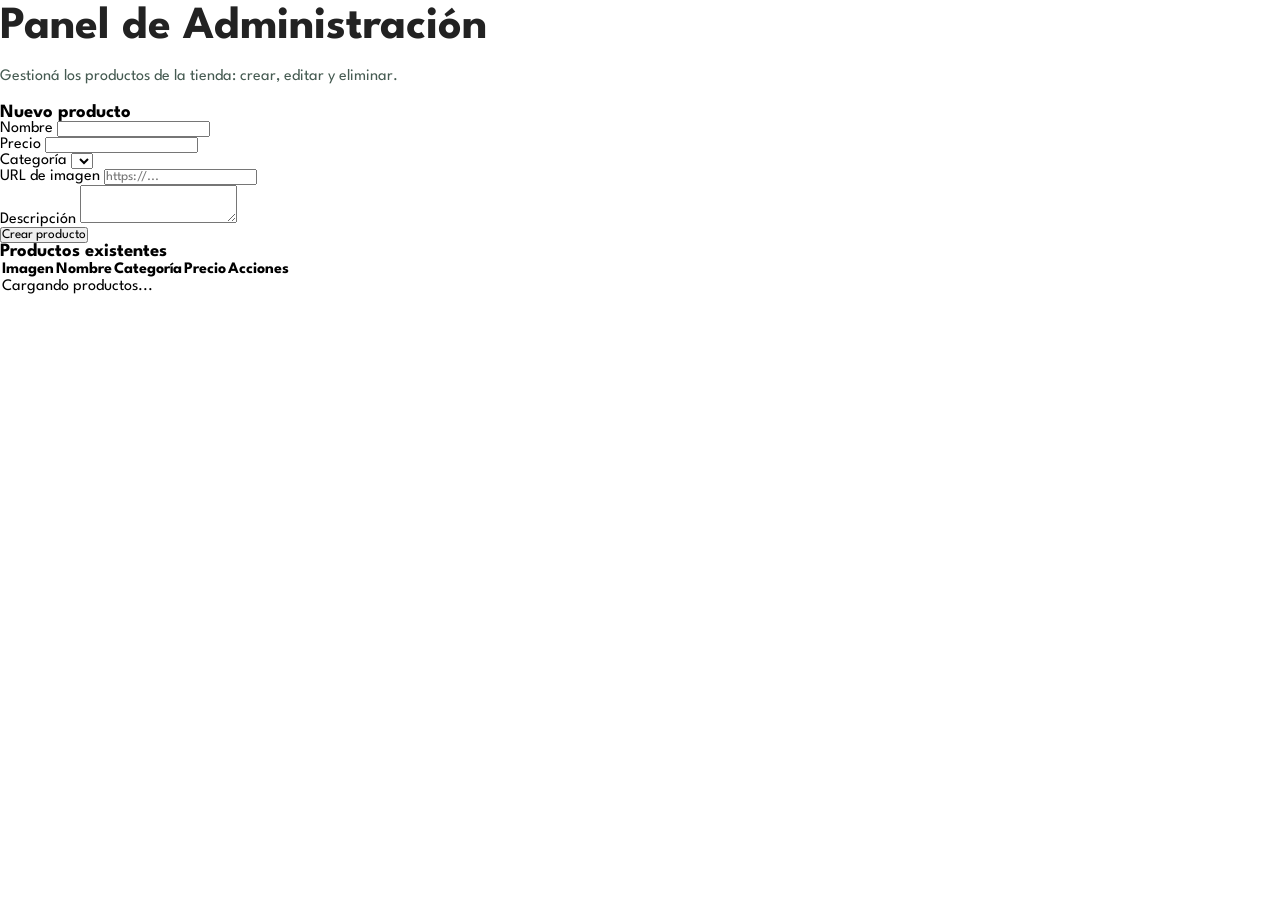
==== pages/admin.html @ 008e1a10 "actualizacion en estilos y javascript en tienda js" ====
<!DOCTYPE html>
<html lang="es">

<head>
    <meta charset="UTF-8">
    <meta http-equiv="X-UA-Compatible" content="IE=edge">
    <meta name="viewport" content="width=device-width, initial-scale=1.0">
    <title>Panel de Administración - Productos Ecológicos</title>
    <link rel="stylesheet" href="https://pro.fontawesome.com/releases/v5.10.0/css/all.css" />
    <link rel="stylesheet" href="../styles.css">
    <link rel="stylesheet" href="../estilos/admin.css">
</head>

<body>

    <!-- El navbar lo arma dinámicamente components/navbar.js -->
    <div id="header"></div>

    <main class="admin-main">

        <h2>Panel de Administración</h2>
        <p class="admin-subtitulo">Gestioná los productos de la tienda: crear, editar y eliminar.</p>

        <!-- ==================== FORMULARIO ==================== -->
        <section class="admin-form-section">
            <h3 id="formTitulo">Nuevo producto</h3>

            <form id="formProducto" class="admin-form">
                <input type="hidden" id="productoId">

                <div class="campo">
                    <label for="nombre">Nombre</label>
                    <input type="text" id="nombre" required>
                </div>

                <div class="campo">
                    <label for="precio">Precio</label>
                    <input type="number" id="precio" min="0" step="0.01" required>
                </div>

                <div class="campo">
                    <label for="categoria">Categoría</label>
                    <select id="categoria" required></select>
                </div>

                <div class="campo campo-full">
                    <label for="imagenUrl">URL de imagen</label>
                    <input type="text" id="imagenUrl" placeholder="https://..." required>
                </div>

                <div class="campo campo-full">
                    <label for="descripcion">Descripción</label>
                    <textarea id="descripcion" rows="3" required></textarea>
                </div>

                <div class="campo-acciones">
                    <button type="submit" id="btnGuardar" class="btn-primario">Crear producto</button>
                    <button type="button" id="btnCancelarEdicion" class="btn-secundario" style="display:none;">
                        Cancelar edición
                    </button>
                </div>
            </form>
        </section>

        <!-- ==================== TABLA DE PRODUCTOS ==================== -->
        <section class="admin-tabla-section">
            <h3>Productos existentes</h3>
            <div class="admin-tabla-wrapper">
                <table class="admin-tabla">
                    <thead>
                        <tr>
                            <th>Imagen</th>
                            <th>Nombre</th>
                            <th>Categoría</th>
                            <th>Precio</th>
                            <th>Acciones</th>
                        </tr>
                    </thead>
                    <tbody id="tablaProductos">
                        <tr>
                            <td colspan="5" class="admin-cargando">Cargando productos...</td>
                        </tr>
                    </tbody>
                </table>
            </div>
        </section>

        <!-- TOAST -->
        <div id="toast" class="toast-custom">
            <span id="toastMensaje"></span>
            <button id="btnCerrarToast">✕</button>
        </div>

    </main>

    <!-- toast.js es un script clásico (no módulo): tiene que cargar
         ANTES que admin.js para que mostrarToast ya exista -->
    <script src="../script/toast.js"></script>
    <script type="module" src="../script/admin.js"></script>

</body>

</html>
---- styles.css ----
/* ============================================================
   ESTILOS GENERALES
   Fuente, reset de márgenes, paddings y tamaños base
   ============================================================ */

/* Google Fonts - Fuente principal del proyecto */
@import url("https://fonts.googleapis.com/css2?family=Spartan:wght@100;200;300;400;500;600;700;800;900&display=swap");

/* Reset general: elimina márgenes y paddings por defecto del navegador */
* {
    margin: 0;
    padding: 0;
    box-sizing: border-box;
    font-family: "Spartan", sans-serif;
}

html {
    scroll-behavior: smooth;
}

/* Tipografía base */
h1 {
    font-size: 50px;
    line-height: 64px;
    color: #222;
}

h2 {
    font-size: 46px;
    line-height: 54px;
    color: #222;
}

h4 {
    font-size: 20px;
    color: #222;
}

h6 {
    font-weight: 700;
    font-size: 12px;
}

p {
    font-size: 16px;
    color: #465b52;
    margin: 15px 0 20px 0;
}

body {
    width: 100%;
}

/* Clases utilitarias de espaciado reutilizadas en varias secciones */
.section-p1 {
    padding: 40px 80px;
}

.section-m1 {
    margin: 40px 0;
}


/* ============================================================
   HEADER Y NAVEGACIÓN
   Barra superior fija con logo y menú
   ============================================================ */

.header {
    display: flex;
    align-items: center;
    justify-content: space-between;
    padding: 20px 80px;
    background-color: #E3E6f3;
    box-shadow: 0 5px 15px rgba(0, 0, 0, 0.06);
    /* El header queda fijo en la parte superior al hacer scroll */
    z-index: 999;
    position: sticky;
    top: 0;
    left: 0;
}

/* Lista de navegación horizontal */
.navbar {
    display: flex;
    align-items: center;
    justify-content: center;
}

.navbar li {
    list-style: none;
    padding: 0 20px;
}

.navbar a {
    text-decoration: none;
    font-size: 16px;
    font-weight: 600;
    color: #1a1a1a;
    transition: 0.3s ease;
}

.navbar a:hover {
    color: #088178;
}

/* Botón hamburguesa - oculto en desktop, visible en mobile */
.mobile {
    display: none;
    align-items: center;
}

/* Botón cerrar menú mobile */
.close {
    display: none;
}

/* toast */
.toast-custom {
    position: fixed;
    bottom: 24px;
    right: 24px;
    background-color: #088178;
    color: #fff;
    padding: 14px 20px;
    border-radius: 8px;
    font-family: "Spartan", sans-serif;
    font-size: 14px;
    font-weight: 600;
    display: flex;
    align-items: center;
    gap: 16px;
    box-shadow: 0 4px 12px rgba(0,0,0,0.15);
    z-index: 9999;
    opacity: 0;
    pointer-events: none;
    transition: opacity 0.3s ease;
}

.toast-custom.visible {
    opacity: 1;
    pointer-events: all;
}

.toast-custom button {
    background: none;
    border: none;
    color: #fff;
    font-size: 16px;
    cursor: pointer;
    line-height: 1;
    padding: 0;
}

/* Modal */

.modal-overlay {
    position: fixed;
    inset: 0;
    background-color: rgba(0, 0, 0, 0.5);
    display: flex;
    align-items: center;
    justify-content: center;
    z-index: 9999;
    opacity: 0;
    pointer-events: none;
    transition: opacity 0.3s ease;
}

.modal-overlay.visible {
    opacity: 1;
    pointer-events: all;
}

.modal-custom {
    background: #fff;
    border-radius: 16px;
    padding: 30px;
    max-width: 480px;
    width: 90%;
    text-align: center;
    position: relative;
}

.modal-custom img {
    height: 200px;
    object-fit: contain;
    margin-bottom: 16px;
}

.modal-custom h5 {
    font-size: 16px;
    font-weight: 700;
    color: #1a1a1a;
    margin-bottom: 10px;
}

.modal-custom p {
    font-size: 13px;
    color: #465b52;
    line-height: 1.6;
    margin-bottom: 16px;
}

.modal-custom h4 {
    font-size: 20px;
    font-weight: 700;
    color: #088178;
}

.modal-cerrar {
    position: absolute;
    top: 14px;
    right: 16px;
    background: none;
    border: none;
    font-size: 18px;
    cursor: pointer;
    color: #222;
}




/* Responsive: menú deslizante desde la derecha en pantallas pequeñas */
@media (max-width: 799px) {
    .navbar {
        display: flex;
        flex-direction: column;
        align-items: flex-start;
        justify-content: flex-start;
        position: fixed;
        top: 0;
        right: -300px;
        height: 100vh;
        width: 300px;
        background-color: #e3e6f3;
        box-shadow: 0 40px 60px rgba(0, 0, 0, 0.1);
        padding: 80px 0 0 10px;
        transition: 0.3s;
    }

    .navbar li {
        margin-bottom: 25px;
    }

    .mobile {
        display: flex;
        align-items: center;
    }

    .mobile i {
        color: #1a1a1a;
        font-size: 24px;
        padding-left: 20px;
    }

    /* Clase que se agrega con JS para mostrar el menú */
    .active {
        right: 0px;
    }

    .close {
        display: initial;
        position: absolute;
        top: 30px;
        left: 30px;
        color: #222;
        font-size: 24px;
    }
}


/* ============================================================
   HERO
   Sección principal con imagen de fondo y texto destacado
   ============================================================ */

.hero {
    background-image: url('img/hero4.jpg');
    display: flex;
    align-items: center;
    justify-content: flex-end;
    height: 95vh;
    width: 100%;
    background-size: cover;
    background-position: top 5% center;
    padding: 0 80px;
    margin-bottom: 40px;
}

.hero .hero-content {
    width: 50%;
    display: flex;
    flex-direction: column;
    align-items: flex-end;
    text-align: right;
    z-index: 1;
}

.hero .hero-content h4 {
    color: #088178;
    margin-bottom: 10px;
    font-size: 1rem;
}

.hero .hero-content h2 {
    color: #222;
    font-size: 2.5rem;
    margin-bottom: 10px;
}

.hero .hero-content h1 {
    color: #088178;
    font-size: 3rem;
    margin-bottom: 15px;
}

.hero .hero-content p {
    color: #555;
    margin-bottom: 20px;
}

.hero .hero-content button {
    background-color: #088178;
    color: white;
    border: none;
    padding: 12px 25px;
    border-radius: 5px;
    cursor: pointer;
    transition: background-color 0.3s ease;
}

.hero .hero-content button:hover {
    background-color: #066f66;
}

/* Responsive Hero */
@media (max-width: 1200px) {
    .hero { padding: 0 60px; }
    .hero .hero-content { width: 55%; }
}

@media (max-width: 992px) {
    .hero { height: 85vh; padding: 0 60px; }
    .hero .hero-content { width: 60%; }
    .hero .hero-content h1 { font-size: 2.5rem; }
    .hero .hero-content h2 { font-size: 2.2rem; }
    .hero .hero-content p { font-size: 0.9rem; }
}

@media (max-width: 768px) {
    .hero {
        height: 70vh;
        padding: 0 40px;
        justify-content: center;
        background-position: top center;
    }
    .hero .hero-content {
        width: 80%;
        align-items: center;
        text-align: center;
    }
    .hero .hero-content h4 { font-size: 0.9rem; }
    .hero .hero-content h2 { font-size: 1.8rem; }
    .hero .hero-content h1 { font-size: 2.2rem; }
}

@media (max-width: 576px) {
    .hero { height: 60vh; padding: 0 20px; background-position: 55% center; }
    .hero .hero-content { width: 100%; }
    .hero .hero-content h4 { font-size: 0.8rem; }
    .hero .hero-content h2 { font-size: 1.5rem; }
    .hero .hero-content h1 { font-size: 1.8rem; margin-bottom: 10px; }
    .hero .hero-content p { font-size: 0.8rem; margin-bottom: 15px; }
    .hero .hero-content button { padding: 10px 20px; font-size: 0.9rem; }
}


/* ============================================================
   SECCIÓN PRODUCTOS
   Grilla de cards con imagen, descripción y precio
   Usa Flexbox para distribuir los productos
   ============================================================ */

.section-productos {
    text-align: center;
}

/* Contenedor Flexbox de las cards */
.section-productos .productos-container {
    display: flex;
    justify-content: space-between;
    padding-top: 20px;
    flex-wrap: wrap;
}

/* Card individual de producto */
.section-productos .productos-container .producto {
    width: 23%;
    min-width: 250px;
    margin: 15px 0;
    padding: 10px 12px;
    border-radius: 20px;
    border: 1px solid #cce7d0;
    cursor: pointer;
    box-shadow: 20px 20px 30px rgba(0, 0, 0, 0.02);
    transition: 0.8s ease;
    position: relative;
    display: flex;
    flex-direction: column;
}

.section-productos .productos-container .producto img {
    width: 100%;
    border-radius: 20px;
    height: 250px;
    object-fit: contain;
    display: block;
}

/* Descripción dentro de la card */
.section-productos .productos-container .producto .producto-descripcion {
    text-align: start;
    padding: 10px 0;
    min-height: 80px;
    display: flex;
    flex-direction: column;
    justify-content: flex-start;
    flex-grow: 1;
}

.section-productos .productos-container .producto .producto-descripcion span {
    color: #606063;
    font-size: 12px;
}

.section-productos .productos-container .producto .producto-descripcion h5 {
    padding-top: 7px;
    color: #1a1a1a;
    font-size: 16px;
}

/* Precio del producto */
.section-productos .productos-container .producto .producto-descripcion h4 {
    padding-top: 7px;
    font-size: 18px;
    font-weight: 700;
    color: #088178;
    margin-top: auto;
}

/* Efecto hover en la card */
.section-productos .productos-container .producto:hover {
    box-shadow: 20px 20px 30px rgba(0, 0, 0, 0.15);
}

/* Botón agregar al carrito */
.section-productos .productos-container .producto .carrito {
    display: flex;
    align-items: center;
    justify-content: center;
    gap: 8px;
    width: 100%;
    padding: 10px 0;
    margin-top: 12px;
    border-radius: 8px;
    background-color: #088178;
    color: #fff;
    font-size: 13px;
    font-weight: 600;
    text-decoration: none;
    letter-spacing: 0.5px;
    transition: background-color 0.3s ease;
}

.section-productos .productos-container .producto .carrito:hover {
    background-color: #066f66;
}

/* Responsive Productos */
@media (max-width: 1200px) {
    .section-productos .productos-container { justify-content: space-around; }
    .section-productos .productos-container .producto { margin: 15px 10px; }
}

@media (max-width: 992px) {
    .section-productos h2 { font-size: 1.8rem; }
    .section-productos p { font-size: 0.9rem; }
    .section-productos .productos-container .producto { width: 30%; min-width: 220px; }
}

@media (max-width: 768px) {
    .section-productos .productos-container .producto { width: 45%; min-width: 200px; }
    .section-productos .productos-container { justify-content: space-between; }
}

@media (max-width: 576px) {
    .section-productos { padding: 20px 10px; }
    .section-productos h2 { font-size: 1.5rem; }
    .section-productos .productos-container .producto { width: 100%; min-width: unset; margin: 10px 0; }
    .section-productos .productos-container .producto .producto-descripcion h5 { font-size: 13px; }
}


/* ============================================================
   BANNER
   Sección con imagen de fondo y texto promocional
   ============================================================ */

.banner {
    width: 100%;
    height: 40vh;
    background-image: url(img/banner/b19.jpg);
    background-repeat: no-repeat;
    background-size: cover;
    background-position: center;
    display: flex;
    flex-direction: column;
    justify-content: center;
    align-items: center;
    text-align: center;
}

.banner h4 {
    color: #fff;
    font-size: 16px;
}

.banner h2 {
    color: #fff;
    font-size: 30px;
    padding: 10px 0;
}

.banner span {
    color: #ef3636;
}

.banner button {
    font-size: 14px;
    font-weight: 600;
    padding: 15px 30px;
    color: #000;
    background-color: #fff;
    border-radius: 4px;
    cursor: pointer;
    border: none;
    outline: none;
    transition: 0.2s;
}

.banner button:hover {
    background: #088178;
    color: #fff;
}

/* Responsive Banner */
@media (max-width: 1200px) {
    .banner { padding: 0 60px; }
    .banner h2 { font-size: 28px; }
}

@media (max-width: 992px) {
    .banner { height: 35vh; }
    .banner h2 { font-size: 26px; }
}

@media (max-width: 768px) {
    .banner { height: 30vh; padding: 0 20px; }
    .banner h4 { font-size: 14px; }
    .banner h2 { font-size: 22px; }
    .banner button { padding: 12px 20px; }
}

@media (max-width: 576px) {
    .banner { height: 25vh; }
    .banner h4 { font-size: 12px; }
    .banner h2 { font-size: 18px; }
    .banner button { padding: 10px 15px; font-size: 12px; }
}


/* ============================================================
   NEWSLETTER
   Sección de suscripción con fondo oscuro e input de email
   ============================================================ */

.newsletter {
    display: flex;
    justify-content: space-between;
    flex-wrap: wrap;
    align-items: center;
    background-repeat: no-repeat;
    background-position: 20% 30%;
    background-color: #041e42;
}

.newsletter h4 {
    font-size: 22px;
    font-weight: 700;
    color: #fff;
}

.newsletter p {
    font-size: 14px;
    font-weight: 600;
    color: #818ea0;
}

.newsletter p span {
    color: #ffbd27;
}

/* Formulario de suscripción */
.newsletter .form {
    display: flex;
    width: 40%;
}

.newsletter .form input {
    height: 3.125rem;
    padding: 0 1.25rem;
    font-size: 14px;
    width: 100%;
    border: 1px solid transparent;
    border-radius: 4px 0 0 4px;
    outline: none;
}

.newsletter .form button {
    font-size: 14px;
    font-weight: 600;
    padding: 15px 30px;
    color: #fff;
    background-color: #088178;
    white-space: nowrap;
    border-radius: 0 4px 4px 0;
    cursor: pointer;
    border: none;
    outline: none;
    transition: 0.2s;
}

/* Responsive Newsletter */
@media (max-width: 1200px) {
    .newsletter { padding: 40px 60px; }
    .newsletter .form { width: 45%; }
}

@media (max-width: 992px) {
    .newsletter .form { width: 80%; }
}

@media (max-width: 768px) {
    .newsletter { flex-direction: column; align-items: flex-start; }
    .newsletter .newstext { margin-bottom: 20px; width: 100%; }
}

@media (max-width: 576px) {
    .newsletter { padding: 20px 10px; }
    .newsletter h4 { font-size: 18px; }
    .newsletter .form { width: 100%; }
    .newsletter .form button { padding: 12px 15px; }
}


/* ============================================================
   FOOTER
   Pie de página con columnas de información
   ============================================================ */

footer {
    display: flex;
    flex-wrap: wrap;
    justify-content: space-between;
}

footer .col {
    display: flex;
    flex-direction: column;
    align-items: flex-start;
    margin-bottom: 20px;
}

footer h4 {
    font-size: 14px;
    padding-bottom: 20px;
}

footer p {
    font-size: 13px;
    margin: 0 0 8px 0;
}

footer a {
    font-size: 13px;
    text-decoration: none;
    color: #222;
    margin-bottom: 10px;
}

footer .follow {
    margin-top: 20px;
}

footer .follow i {
    color: #465b52;
    padding-right: 4px;
    cursor: pointer;
}

/* Imágenes de tiendas de apps */
footer .install .row img {
    margin: 10px 0 15px 0;
    border: 1px solid #088178;
    border-radius: 6px;
}

footer .follow i:hover,
footer a:hover {
    color: #088178;
}

footer .copyright {
    width: 100%;
    text-align: center;
}

/* Responsive Footer */
@media (max-width: 1200px) {
    footer { padding: 40px 60px; }
    footer .col { padding-right: 20px; }
}

@media (max-width: 992px) {
    footer { padding: 40px 20px; }
    footer .col { width: 45%; margin-bottom: 25px; }
}

@media (max-width: 768px) {
    footer .col { width: 48%; }
    footer .copyright { margin-top: 20px; }
}

@media (max-width: 576px) {
    footer { flex-direction: column; }
    footer .col { width: 100%; margin-bottom: 30px; }
    footer .copyright { margin-top: 10px; font-size: 13px; }
}


/* ============================================================
   SECCIÓN RESEÑAS
   Opiniones de clientes usando CSS Grid de 3 columnas
   ============================================================ */

.section-resenias {
    text-align: center;
    background-color: #f8faf9;
}

.section-resenias h2 {
    font-size: 36px;
    color: #222;
}

.section-resenias > p {
    color: #465b52;
    margin-bottom: 30px;
}

/* Grid de 3 columnas para las cards */
.resenias-container {
    display: grid;
    grid-template-columns: repeat(3, 1fr);
    gap: 30px;
    padding-top: 20px;
}

/* Card individual de reseña */
.resenia-card {
    background-color: #fff;
    border: 1px solid #cce7d0;
    border-radius: 20px;
    padding: 30px 25px;
    box-shadow: 20px 20px 30px rgba(0, 0, 0, 0.02);
    transition: 0.3s ease;
    text-align: left;
    display: flex;
    flex-direction: column;
    gap: 15px;
}

.resenia-card:hover {
    box-shadow: 20px 20px 30px rgba(0, 0, 0, 0.1);
    transform: translateY(-4px);
}

/* Estrellas de calificación */
.resenia-estrellas i {
    color: #f5a623;
    font-size: 14px;
}

.resenia-card > p {
    font-size: 14px;
    color: #465b52;
    line-height: 1.7;
    margin: 0;
    flex-grow: 1;
}

/* Datos del autor de la reseña */
.resenia-autor {
    display: flex;
    align-items: center;
    gap: 12px;
    border-top: 1px solid #e8f5e9;
    padding-top: 15px;
    margin-top: auto;
}

.resenia-autor img {
    width: 50px;
    height: 50px;
    border-radius: 50%;
    object-fit: cover;
    border: 2px solid #cce7d0;
}

.resenia-autor h5 {
    font-size: 14px;
    font-weight: 700;
    color: #1a1a1a;
    margin: 0;
}

.resenia-autor span {
    font-size: 12px;
    color: #088178;
}

/* Responsive Reseñas */
@media (max-width: 992px) {
    .resenias-container {
        grid-template-columns: repeat(2, 1fr);
    }
}

@media (max-width: 576px) {
    .section-resenias { padding: 20px 15px; }
    .section-resenias h2 { font-size: 26px; }
    .resenias-container {
        grid-template-columns: 1fr;
        gap: 20px;
    }
}

/* ============================================================
    MODAL DE CONFIRMACIÓN
   ============================================================ */
   .modal-confirm {
    position: fixed;
    top: 0;
    left: 0;
    width: 100%;
    height: 100%;
    background: rgba(0,0,0,0.6);
    display: flex;
    justify-content: center;
    align-items: center;
    z-index: 9999;
}

.modal-box {
    background: white;
    padding: 20px;
    border-radius: 10px;
    width: 300px;
    text-align: center;
}

.modal-actions {
    display: flex;
    justify-content: space-between;
    margin-top: 20px;
}

.hidden {
    display: none;
}

.btn-ok {
    background: green;
    color: white;
    border: none;
    padding: 8px 12px;
}

.btn-cancel {
    background: red;
    color: white;
    border: none;
    padding: 8px 12px;
}

/* ============================================================
    ESTILO DEL BADGE DEL CARRITO
   ============================================================ */

   .cart-badge {
    position: absolute;
    background: red;
    color: white;
    border-radius: 50%;
    padding: 2px 6px;
    font-size: 12px;
    min-width: 18px;
    text-align: center;
}

/* ============================================================
    ANIMACIÓN DEL BADGE DEL CARRITO
   ============================================================ */

@keyframes bounceBadge {

    0% {
        transform: scale(1);
    }

    40% {
        transform: scale(1.4);
    }

    70% {
        transform: scale(.9);
    }

    100% {
        transform: scale(1);
    }

}

.badge-bounce{

    animation:bounceBadge .35s;

}
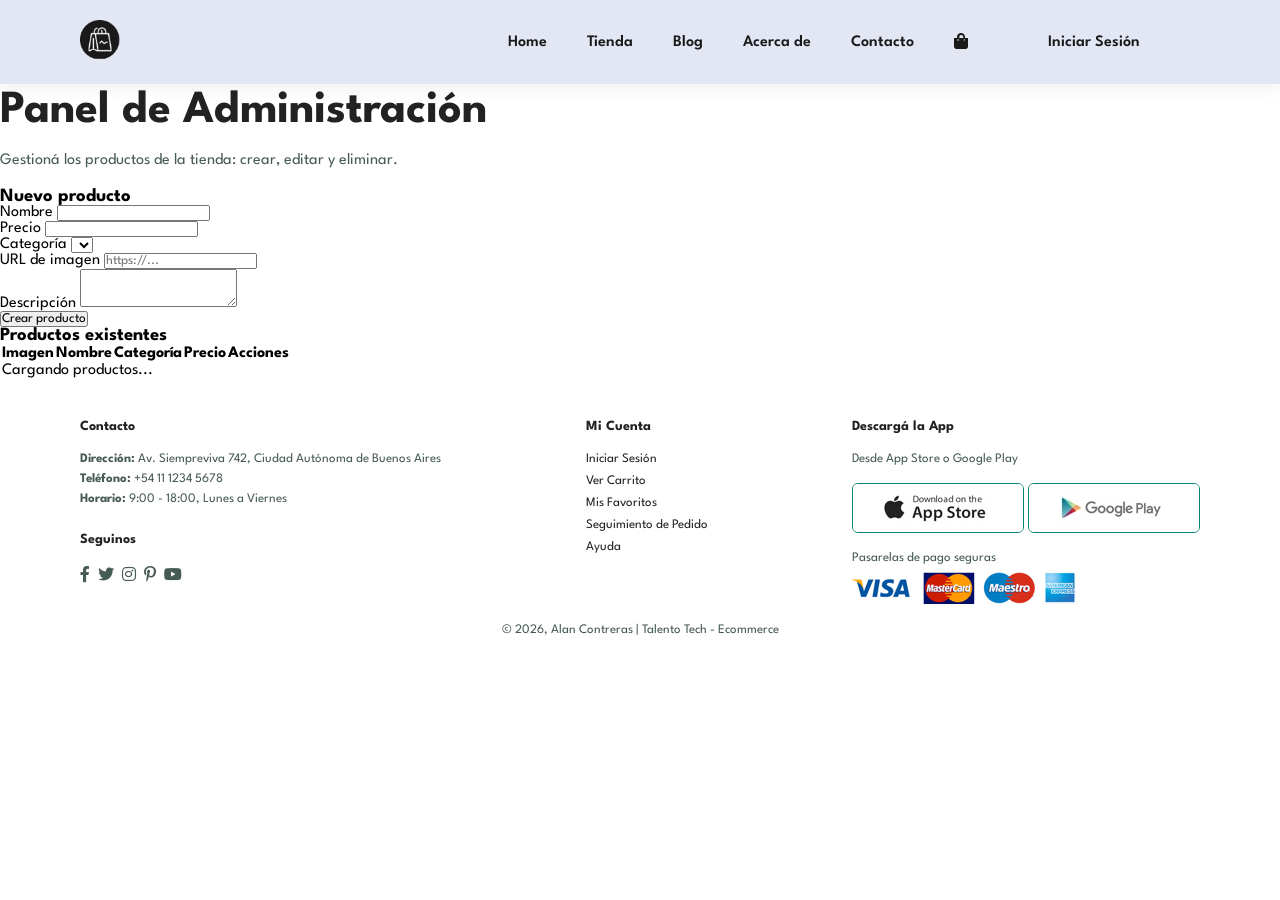
==== commit 2b63e5cf: "MODULARIZAMOS HEADER Y FOOTER EN TODAS LAS PAFINAS" ====
--- a/pages/admin.html
+++ b/pages/admin.html
@@ -13,8 +13,10 @@
 
 <body>
 
-    <!-- El navbar lo arma dinámicamente components/navbar.js -->
-    <div id="header"></div>
+    <!-- ==================== HEADER ==================== -->
+    <header id="header-principal" class="header">
+        <!-- navbar.js renderiza el contenido -->
+    </header>
 
     <main class="admin-main">
 
@@ -84,6 +86,11 @@
                 </table>
             </div>
         </section>
+        <!-- ==================== FOOTER ==================== -->
+        <!-- Mismo footer que en index.html -->
+         <footer id="footer-principal" class="section-p1">
+        <!-- footer.js renderiza el contenido -->
+        </footer>
 
         <!-- TOAST -->
         <div id="toast" class="toast-custom">
@@ -95,9 +102,10 @@
 
     <!-- toast.js es un script clásico (no módulo): tiene que cargar
          ANTES que admin.js para que mostrarToast ya exista -->
-    <script src="../script/toast.js"></script>
-    <script type="module" src="../script/admin.js"></script>
-
+         <script type="module" src="../script/components/navbar.js"></script>
+         <script type="module" src="../script/components/footer.js"></script>
+         <script type="module" src="../script/pages/admin.js"></script>
+         <script type="module" src="../script/components/toast.js"></script>
 </body>
 
 </html>
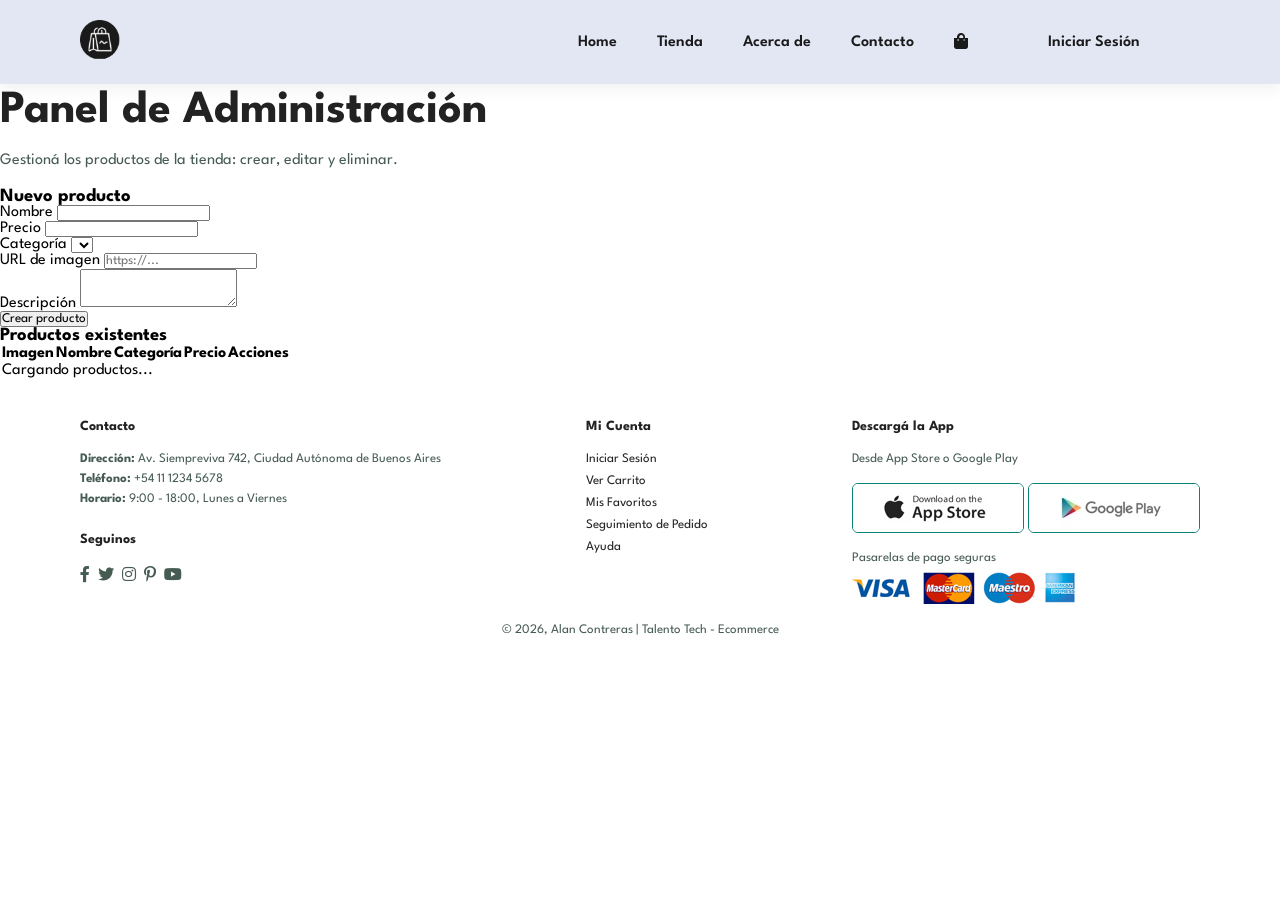
==== commit ef9784f6: "eliminando sripts que son del viejo diseño" ====
--- a/pages/admin.html
+++ b/pages/admin.html
@@ -7,8 +7,8 @@
     <meta name="viewport" content="width=device-width, initial-scale=1.0">
     <title>Panel de Administración - Productos Ecológicos</title>
     <link rel="stylesheet" href="https://pro.fontawesome.com/releases/v5.10.0/css/all.css" />
-    <link rel="stylesheet" href="../styles.css">
-    <link rel="stylesheet" href="../estilos/admin.css">
+    <link rel="stylesheet" href="../css/style.css">
+    <link rel="stylesheet" href="../css/pages/contacto.css">
 </head>
 
 <body>
--- a/css/style.css
+++ b/css/style.css
@@ -0,0 +1,910 @@
+/* ============================================================
+   ESTILOS GENERALES
+   Fuente, reset de márgenes, paddings y tamaños base
+   ============================================================ */
+
+/* Google Fonts - Fuente principal del proyecto */
+@import url("https://fonts.googleapis.com/css2?family=Spartan:wght@100;200;300;400;500;600;700;800;900&display=swap");
+/* Reset general: elimina márgenes y paddings por defecto del navegador */
+* {
+    margin: 0;
+    padding: 0;
+    box-sizing: border-box;
+    font-family: "Spartan", sans-serif;
+}
+html {
+    scroll-behavior: smooth;
+}
+/* Tipografía base */
+h1 {
+    font-size: 50px;
+    line-height: 64px;
+    color: #222;
+}
+h2 {
+    font-size: 46px;
+    line-height: 54px;
+    color: #222;
+}
+h4 {
+    font-size: 20px;
+    color: #222;
+}
+h6 {
+    font-weight: 700;
+    font-size: 12px;
+}
+p {
+    font-size: 16px;
+    color: #465b52;
+    margin: 15px 0 20px 0;
+}
+body {
+    width: 100%;
+}
+/* Clases utilitarias de espaciado reutilizadas en varias secciones */
+.section-p1 {
+    padding: 40px 80px;
+}
+.section-m1 {
+    margin: 40px 0;
+}
+/* ============================================================
+   HEADER Y NAVEGACIÓN
+   Barra superior fija con logo y menú
+   ============================================================ */
+.header {
+    display: flex;
+    align-items: center;
+    justify-content: space-between;
+    padding: 20px 80px;
+    background-color: #E3E6f3;
+    box-shadow: 0 5px 15px rgba(0, 0, 0, 0.06);
+    /* El header queda fijo en la parte superior al hacer scroll */
+    z-index: 999;
+    position: sticky;
+    top: 0;
+    left: 0;
+}
+/* Lista de navegación horizontal */
+.navbar {
+    display: flex;
+    align-items: center;
+    justify-content: center;
+}
+.navbar li {
+    list-style: none;
+    padding: 0 20px;
+}
+.navbar a {
+    text-decoration: none;
+    font-size: 16px;
+    font-weight: 600;
+    color: #1a1a1a;
+    transition: 0.3s ease;
+}
+.navbar a:hover {
+    color: #088178;
+}
+/* Botón hamburguesa - oculto en desktop, visible en mobile */
+.mobile {
+    display: none;
+    align-items: center;
+}
+/* Botón cerrar menú mobile */
+.close {
+    display: none;
+}
+/* toast */
+.toast-custom {
+    position: fixed;
+    bottom: 24px;
+    right: 24px;
+    background-color: #088178;
+    color: #fff;
+    padding: 14px 20px;
+    border-radius: 8px;
+    font-family: "Spartan", sans-serif;
+    font-size: 14px;
+    font-weight: 600;
+    display: flex;
+    align-items: center;
+    gap: 16px;
+    box-shadow: 0 4px 12px rgba(0,0,0,0.15);
+    z-index: 9999;
+    opacity: 0;
+    pointer-events: none;
+    transition: opacity 0.3s ease;
+}
+.toast-custom.mostrar {
+    opacity: 1;
+    pointer-events: all;
+}
+.toast-custom button {
+    background: none;
+    border: none;
+    color: #fff;
+    font-size: 16px;
+    cursor: pointer;
+    line-height: 1;
+    padding: 0;
+}
+/* Modal */
+.modal-overlay {
+    position: fixed;
+    inset: 0;
+    background-color: rgba(0, 0, 0, 0.5);
+    display: flex;
+    align-items: center;
+    justify-content: center;
+    z-index: 9999;
+    opacity: 0;
+    pointer-events: none;
+    transition: opacity 0.3s ease;
+}
+.modal-overlay.visible {
+    opacity: 1;
+    pointer-events: all;
+}
+.modal-custom {
+    background: #fff;
+    border-radius: 16px;
+    padding: 30px;
+    max-width: 480px;
+    width: 90%;
+    text-align: center;
+    position: relative;
+}
+.modal-custom img {
+    height: 200px;
+    object-fit: contain;
+    margin-bottom: 16px;
+}
+.modal-custom h5 {
+    font-size: 16px;
+    font-weight: 700;
+    color: #1a1a1a;
+    margin-bottom: 10px;
+}
+.modal-custom p {
+    font-size: 13px;
+    color: #465b52;
+    line-height: 1.6;
+    margin-bottom: 16px;
+}
+.modal-custom h4 {
+    font-size: 20px;
+    font-weight: 700;
+    color: #088178;
+}
+.modal-cerrar {
+    position: absolute;
+    top: 14px;
+    right: 16px;
+    background: none;
+    border: none;
+    font-size: 18px;
+    cursor: pointer;
+    color: #222;
+}
+/* Responsive: menú deslizante desde la derecha en pantallas pequeñas */
+@media (max-width: 799px) {
+    .navbar {
+        display: flex;
+        flex-direction: column;
+        align-items: flex-start;
+        justify-content: flex-start;
+        position: fixed;
+        top: 0;
+        right: -300px;
+        height: 100vh;
+        width: 300px;
+        background-color: #e3e6f3;
+        box-shadow: 0 40px 60px rgba(0, 0, 0, 0.1);
+        padding: 80px 0 0 10px;
+        transition: 0.3s;
+    }
+    .navbar li {
+        margin-bottom: 25px;
+    }
+    .mobile {
+        display: flex;
+        align-items: center;
+    }
+    .mobile i {
+        color: #1a1a1a;
+        font-size: 24px;
+        padding-left: 20px;
+    }
+    /* Clase que se agrega con JS para mostrar el menú */
+    .active {
+        right: 0px;
+    }
+    .close {
+        display: initial;
+        position: absolute;
+        top: 30px;
+        left: 30px;
+        color: #222;
+        font-size: 24px;
+    }
+}
+/* ============================================================
+   HERO
+   Sección principal con imagen de fondo y texto destacado
+   ============================================================ */
+.hero {
+    background-image: url('../img/hero4.jpg');
+    display: flex;
+    align-items: center;
+    justify-content: flex-end;
+    height: 95vh;
+    width: 100%;
+    background-size: cover;
+    background-position: top 5% center;
+    padding: 0 80px;
+    margin-bottom: 40px;
+}
+.hero .hero-content {
+    width: 50%;
+    display: flex;
+    flex-direction: column;
+    align-items: flex-end;
+    text-align: right;
+    z-index: 1;
+}
+.hero .hero-content h4 {
+    color: #088178;
+    margin-bottom: 10px;
+    font-size: 1rem;
+}
+.hero .hero-content h2 {
+    color: #222;
+    font-size: 2.5rem;
+    margin-bottom: 10px;
+}
+.hero .hero-content h1 {
+    color: #088178;
+    font-size: 3rem;
+    margin-bottom: 15px;
+}
+.hero .hero-content p {
+    color: #555;
+    margin-bottom: 20px;
+}
+.hero .hero-content button {
+    background-color: #088178;
+    color: white;
+    border: none;
+    padding: 12px 25px;
+    border-radius: 5px;
+    cursor: pointer;
+    transition: background-color 0.3s ease;
+}
+.hero .hero-content button:hover {
+    background-color: #066f66;
+}
+/* Responsive Hero */
+@media (max-width: 1200px) {
+    .hero { padding: 0 60px; }
+    .hero .hero-content { width: 55%; }
+}
+@media (max-width: 992px) {
+    .hero { height: 85vh; padding: 0 60px; }
+    .hero .hero-content { width: 60%; }
+    .hero .hero-content h1 { font-size: 2.5rem; }
+    .hero .hero-content h2 { font-size: 2.2rem; }
+    .hero .hero-content p { font-size: 0.9rem; }
+}
+@media (max-width: 768px) {
+    .hero {
+        height: 70vh;
+        padding: 0 40px;
+        justify-content: center;
+        background-position: top center;
+    }
+    .hero .hero-content {
+        width: 80%;
+        align-items: center;
+        text-align: center;
+    }
+    .hero .hero-content h4 { font-size: 0.9rem; }
+    .hero .hero-content h2 { font-size: 1.8rem; }
+    .hero .hero-content h1 { font-size: 2.2rem; }
+}
+@media (max-width: 576px) {
+    .hero { height: 60vh; padding: 0 20px; background-position: 55% center; }
+    .hero .hero-content { width: 100%; }
+    .hero .hero-content h4 { font-size: 0.8rem; }
+    .hero .hero-content h2 { font-size: 1.5rem; }
+    .hero .hero-content h1 { font-size: 1.8rem; margin-bottom: 10px; }
+    .hero .hero-content p { font-size: 0.8rem; margin-bottom: 15px; }
+    .hero .hero-content button { padding: 10px 20px; font-size: 0.9rem; }
+}
+/* ============================================================
+   SECCIÓN PRODUCTOS
+   Grilla de cards con imagen, descripción y precio
+   Usa Flexbox para distribuir los productos
+   ============================================================ */
+.section-productos {
+    text-align: center;
+}
+/* Contenedor Flexbox de las cards */
+.section-productos .productos-container {
+    display: flex;
+    justify-content: space-between;
+    padding-top: 20px;
+    flex-wrap: wrap;
+}
+/* Card individual de producto */
+.section-productos .productos-container .producto {
+    width: 23%;
+    min-width: 250px;
+    margin: 15px 0;
+    padding: 10px 12px;
+    border-radius: 20px;
+    border: 1px solid #cce7d0;
+    cursor: pointer;
+    box-shadow: 20px 20px 30px rgba(0, 0, 0, 0.02);
+    transition: 0.8s ease;
+    position: relative;
+    display: flex;
+    flex-direction: column;
+}
+.section-productos .productos-container .producto img {
+    width: 100%;
+    border-radius: 20px;
+    height: 250px;
+    object-fit: contain;
+    display: block;
+}
+/* Descripción dentro de la card */
+.section-productos .productos-container .producto .producto-descripcion {
+    text-align: start;
+    padding: 10px 0;
+    min-height: 80px;
+    display: flex;
+    flex-direction: column;
+    justify-content: flex-start;
+    flex-grow: 1;
+}
+.section-productos .productos-container .producto .producto-descripcion span {
+    color: #606063;
+    font-size: 12px;
+}
+.section-productos .productos-container .producto .producto-descripcion h5 {
+    padding-top: 7px;
+    color: #1a1a1a;
+    font-size: 16px;
+}
+/* Precio del producto */
+.section-productos .productos-container .producto .producto-descripcion h4 {
+    padding-top: 7px;
+    font-size: 18px;
+    font-weight: 700;
+    color: #088178;
+    margin-top: auto;
+}
+/* Efecto hover en la card */
+.section-productos .productos-container .producto:hover {
+    box-shadow: 20px 20px 30px rgba(0, 0, 0, 0.15);
+}
+/* Botón agregar al carrito */
+.section-productos .productos-container .producto .carrito {
+    display: flex;
+    align-items: center;
+    justify-content: center;
+    gap: 8px;
+    width: 100%;
+    padding: 10px 0;
+    margin-top: 12px;
+    border-radius: 8px;
+    background-color: #088178;
+    color: #fff;
+    font-size: 13px;
+    font-weight: 600;
+    text-decoration: none;
+    letter-spacing: 0.5px;
+    transition: background-color 0.3s ease;
+}
+.section-productos .productos-container .producto .carrito:hover {
+    background-color: #066f66;
+}
+/* Responsive Productos */
+@media (max-width: 1200px) {
+    .section-productos .productos-container { justify-content: space-around; }
+    .section-productos .productos-container .producto { margin: 15px 10px; }
+}
+@media (max-width: 992px) {
+    .section-productos h2 { font-size: 1.8rem; }
+    .section-productos p { font-size: 0.9rem; }
+    .section-productos .productos-container .producto { width: 30%; min-width: 220px; }
+}
+@media (max-width: 768px) {
+    .section-productos .productos-container .producto { width: 45%; min-width: 200px; }
+    .section-productos .productos-container { justify-content: space-between; }
+}
+@media (max-width: 576px) {
+    .section-productos { padding: 20px 10px; }
+    .section-productos h2 { font-size: 1.5rem; }
+    .section-productos .productos-container .producto { width: 100%; min-width: unset; margin: 10px 0; }
+    .section-productos .productos-container .producto .producto-descripcion h5 { font-size: 13px; }
+}
+/* ===========================================================
+   BANNER
+   Sección con imagen de fondo y texto promocional
+   ============================================================ */
+.banner {
+    width: 100%;
+    height: 40vh;
+    background-image: url(../img/banner/b19.jpg);
+    background-repeat: no-repeat;
+    background-size: cover;
+    background-position: center;
+    display: flex;
+    flex-direction: column;
+    justify-content: center;
+    align-items: center;
+    text-align: center;
+}
+.banner h4 {
+    color: #fff;
+    font-size: 16px;
+}
+.banner h2 {
+    color: #fff;
+    font-size: 30px;
+    padding: 10px 0;
+}
+.banner span {
+    color: #ef3636;
+}
+.banner button {
+    font-size: 14px;
+    font-weight: 600;
+    padding: 15px 30px;
+    color: #000;
+    background-color: #fff;
+    border-radius: 4px;
+    cursor: pointer;
+    border: none;
+    outline: none;
+    transition: 0.2s;
+}
+.banner button:hover {
+    background: #088178;
+    color: #fff;
+}
+/* Responsive Banner */
+@media (max-width: 1200px) {
+    .banner { padding: 0 60px; }
+    .banner h2 { font-size: 28px; }
+}
+@media (max-width: 992px) {
+    .banner { height: 35vh; }
+    .banner h2 { font-size: 26px; }
+}
+@media (max-width: 768px) {
+    .banner { height: 30vh; padding: 0 20px; }
+    .banner h4 { font-size: 14px; }
+    .banner h2 { font-size: 22px; }
+    .banner button { padding: 12px 20px; }
+}
+@media (max-width: 576px) {
+    .banner { height: 25vh; }
+    .banner h4 { font-size: 12px; }
+    .banner h2 { font-size: 18px; }
+    .banner button { padding: 10px 15px; font-size: 12px; }
+}
+/* ============================================================
+   NEWSLETTER
+   Sección de suscripción con fondo oscuro e input de email
+   ============================================================ */
+.newsletter {
+    display: flex;
+    justify-content: space-between;
+    flex-wrap: wrap;
+    align-items: center;
+    background-repeat: no-repeat;
+    background-position: 20% 30%;
+    background-color: #041e42;
+}
+.newsletter h4 {
+    font-size: 22px;
+    font-weight: 700;
+    color: #fff;
+}
+.newsletter p {
+    font-size: 14px;
+    font-weight: 600;
+    color: #818ea0;
+}
+.newsletter p span {
+    color: #ffbd27;
+}
+/* Formulario de suscripción */
+.newsletter .form {
+    display: flex;
+    width: 40%;
+}
+.newsletter .form input {
+    height: 3.125rem;
+    padding: 0 1.25rem;
+    font-size: 14px;
+    width: 100%;
+    border: 1px solid transparent;
+    border-radius: 4px 0 0 4px;
+    outline: none;
+}
+.newsletter .form button {
+    font-size: 14px;
+    font-weight: 600;
+    padding: 15px 30px;
+    color: #fff;
+    background-color: #088178;
+    white-space: nowrap;
+    border-radius: 0 4px 4px 0;
+    cursor: pointer;
+    border: none;
+    outline: none;
+    transition: 0.2s;
+}
+/* Responsive Newsletter */
+@media (max-width: 1200px) {
+    .newsletter { padding: 40px 60px; }
+    .newsletter .form { width: 45%; }
+}
+@media (max-width: 992px) {
+    .newsletter .form { width: 80%; }
+}
+@media (max-width: 768px) {
+    .newsletter { flex-direction: column; align-items: flex-start; }
+    .newsletter .newstext { margin-bottom: 20px; width: 100%; }
+}
+@media (max-width: 576px) {
+    .newsletter { padding: 20px 10px; }
+    .newsletter h4 { font-size: 18px; }
+    .newsletter .form { width: 100%; }
+    .newsletter .form button { padding: 12px 15px; }
+}
+/* ============================================================
+   FOOTER
+   Pie de página con columnas de información
+   ============================================================ */
+footer {
+    display: flex;
+    flex-wrap: wrap;
+    justify-content: space-between;
+}
+footer .col {
+    display: flex;
+    flex-direction: column;
+    align-items: flex-start;
+    margin-bottom: 20px;
+}
+footer h4 {
+    font-size: 14px;
+    padding-bottom: 20px;
+}
+footer p {
+    font-size: 13px;
+    margin: 0 0 8px 0;
+}
+footer a {
+    font-size: 13px;
+    text-decoration: none;
+    color: #222;
+    margin-bottom: 10px;
+}
+footer .follow {
+    margin-top: 20px;
+}
+footer .follow i {
+    color: #465b52;
+    padding-right: 4px;
+    cursor: pointer;
+}
+/* Imágenes de tiendas de apps */
+footer .install .row img {
+    margin: 10px 0 15px 0;
+    border: 1px solid #088178;
+    border-radius: 6px;
+}
+footer .follow i:hover,
+footer a:hover {
+    color: #088178;
+}
+footer .copyright {
+    width: 100%;
+    text-align: center;
+}
+/* Responsive Footer */
+@media (max-width: 1200px) {
+    footer { padding: 40px 60px; }
+    footer .col { padding-right: 20px; }
+}
+@media (max-width: 992px) {
+    footer { padding: 40px 20px; }
+    footer .col { width: 45%; margin-bottom: 25px; }
+}
+@media (max-width: 768px) {
+    footer .col { width: 48%; }
+    footer .copyright { margin-top: 20px; }
+}
+@media (max-width: 576px) {
+    footer { flex-direction: column; }
+    footer .col { width: 100%; margin-bottom: 30px; }
+    footer .copyright { margin-top: 10px; font-size: 13px; }
+}
+/* ============================================================
+   SECCIÓN RESEÑAS
+   Opiniones de clientes usando CSS Grid de 3 columnas
+   ============================================================ */
+.section-resenias {
+    text-align: center;
+    background-color: #f8faf9;
+}
+.section-resenias h2 {
+    font-size: 36px;
+    color: #222;
+}
+.section-resenias > p {
+    color: #465b52;
+    margin-bottom: 30px;
+}
+/* Grid de 3 columnas para las cards */
+.resenias-container {
+    display: grid;
+    grid-template-columns: repeat(3, 1fr);
+    gap: 30px;
+    padding-top: 20px;
+}
+/* Card individual de reseña */
+.resenia-card {
+    background-color: #fff;
+    border: 1px solid #cce7d0;
+    border-radius: 20px;
+    padding: 30px 25px;
+    box-shadow: 20px 20px 30px rgba(0, 0, 0, 0.02);
+    transition: 0.3s ease;
+    text-align: left;
+    display: flex;
+    flex-direction: column;
+    gap: 15px;
+}
+.resenia-card:hover {
+    box-shadow: 20px 20px 30px rgba(0, 0, 0, 0.1);
+    transform: translateY(-4px);
+}
+/* Estrellas de calificación */
+.resenia-estrellas i {
+    color: #f5a623;
+    font-size: 14px;
+}
+.resenia-card > p {
+    font-size: 14px;
+    color: #465b52;
+    line-height: 1.7;
+    margin: 0;
+    flex-grow: 1;
+}
+/* Datos del autor de la reseña */
+.resenia-autor {
+    display: flex;
+    align-items: center;
+    gap: 12px;
+    border-top: 1px solid #e8f5e9;
+    padding-top: 15px;
+    margin-top: auto;
+}
+.resenia-autor img {
+    width: 50px;
+    height: 50px;
+    border-radius: 50%;
+    object-fit: cover;
+    border: 2px solid #cce7d0;
+}
+.resenia-autor h5 {
+    font-size: 14px;
+    font-weight: 700;
+    color: #1a1a1a;
+    margin: 0;
+}
+.resenia-autor span {
+    font-size: 12px;
+    color: #088178;
+}
+/* Responsive Reseñas */
+@media (max-width: 992px) {
+    .resenias-container {
+        grid-template-columns: repeat(2, 1fr);
+    }
+}
+@media (max-width: 576px) {
+    .section-resenias { padding: 20px 15px; }
+    .section-resenias h2 { font-size: 26px; }
+    .resenias-container {
+        grid-template-columns: 1fr;
+        gap: 20px;
+    }
+}
+/* ============================================================
+    MODAL DE CONFIRMACIÓN
+   ============================================================ */
+   .modal-confirm {
+    position: fixed;
+    top: 0;
+    left: 0;
+    width: 100%;
+    height: 100%;
+    background: rgba(0,0,0,0.6);
+    display: flex;
+    justify-content: center;
+    align-items: center;
+    z-index: 9999;
+}
+.modal-box {
+    background: white;
+    padding: 20px;
+    border-radius: 10px;
+    width: 300px;
+    text-align: center;
+}
+.modal-actions {
+    display: flex;
+    justify-content: space-between;
+    margin-top: 20px;
+}
+.hidden {
+    display: none;
+}
+.btn-ok {
+    background: green;
+    color: white;
+    border: none;
+    padding: 8px 12px;
+}
+.btn-cancel {
+    background: red;
+    color: white;
+    border: none;
+    padding: 8px 12px;
+}
+/* ============================================================
+    ESTILO DEL BADGE DEL CARRITO
+   ============================================================ */
+   .cart-badge {
+    position: absolute;
+    background: red;
+    color: white;
+    border-radius: 50%;
+    padding: 2px 6px;
+    font-size: 12px;
+    min-width: 18px;
+    text-align: center;
+}
+/* ============================================================
+    ANIMACIÓN DEL BADGE DEL CARRITO
+   ============================================================ */
+@keyframes bounceBadge {
+    0% {
+        transform: scale(1);
+    }
+    40% {
+        transform: scale(1.4);
+    }
+    70% {
+        transform: scale(.9);
+    }
+    100% {
+        transform: scale(1);
+    }
+}
+.badge-bounce{
+    animation:bounceBadge .35s;
+}
+/* ============================================================
+   FORMULARIOS LOGIN / REGISTRO
+   Estilo compartido de autenticación
+============================================================ */
+.auth-container {
+    min-height: calc(100vh - 100px);
+    display: flex;
+    justify-content: center;
+    align-items: center;
+    padding: 40px 20px;
+}
+.auth-card {
+    width: 100%;
+    max-width: 420px;
+    background: #fff;
+    border: 1px solid #cce7d0;
+    border-radius: 20px;
+    padding: 35px;
+    box-shadow: 
+    20px 20px 30px rgba(0,0,0,0.05);
+}
+.auth-card h3 {
+    text-align: center;
+    color: #088178;
+    font-weight: 700;
+    margin-bottom: 25px;
+}
+.auth-card label {
+    font-size: 14px;
+    font-weight: 600;
+    color: #222;
+}
+.auth-card input {
+    width: 100%;
+    padding: 12px 15px;
+    border-radius: 6px;
+    border: 1px solid #e1e1e1;
+    margin-top: 8px;
+    margin-bottom: 15px;
+}
+.auth-card input:focus {
+    outline: none;
+    border-color: #088178;
+}
+.btn-auth {
+    width:100%;
+    background-color:#088178;
+    color:white;
+    border:none;
+    padding:12px;
+    border-radius:5px;
+    font-weight:600;
+    cursor:pointer;
+    transition:.3s;
+}
+.btn-auth:hover {
+    background-color:#066f66;
+}
+.auth-link {
+    text-align:center;
+    margin-top:20px;
+}
+.auth-link a {
+    text-decoration:none;
+    color:#088178;
+    font-weight:600;
+}
+.auth-link a:hover {
+    text-decoration:underline;
+}
+/* ============================================================
+   VALIDACIÓN DE FORMULARIOS
+   Estilos reutilizables para Login, Registro,
+   Contacto y futuros formularios.
+============================================================ */
+.campo-control{
+    display:flex;
+    flex-direction:column;
+    margin-bottom:18px;
+}
+.campo-control label{
+    margin-bottom:6px;
+    font-weight:600;
+}
+.error-text{
+    display:block;
+    min-height:18px;
+    margin-top:4px;
+    color:#dc3545;
+    font-size:.85rem;
+    font-weight:500;
+}
+.input-error{
+    border:2px solid #dc3545 !important;
+    outline:none;
+}
+.input-error:focus{
+    box-shadow:0 0 0 3px rgba(220,53,69,.15);
+}
+.input-success{
+    border:2px solid #198754 !important;
+}
+.input-success:focus{
+    box-shadow:0 0 0 3px rgba(25,135,84,.15);
+}
--- a/css/pages/contacto.css
+++ b/css/pages/contacto.css
@@ -0,0 +1,235 @@
+/* ============================================================
+   SECCIÓN FORMULARIO DE CONTACTO
+   Layout con Flexbox: formulario a la izquierda,
+   datos del equipo a la derecha
+   ============================================================ */
+
+.form-details {
+    display: flex;
+    justify-content: center;
+    align-items: center;
+    gap: 60px;
+    margin: 30px;
+    padding: 60px;
+    border: 1px solid #e1e1e1;
+}
+
+/* Formulario ocupa el 50% del ancho con un máximo definido */
+.form-details form {
+    width: 50%;
+    max-width: 500px;
+    display: flex;
+    flex-direction: column;
+    align-items: flex-start;
+    margin-right: 10px;
+}
+
+.form-details form span {
+    font-size: 12px;
+    color: #088178;
+    font-weight: 600;
+    letter-spacing: 1px;
+}
+
+.form-details form h2 {
+    font-size: 26px;
+    line-height: 35px;
+    padding: 20px 0;
+}
+
+/* Campos de texto y área de mensaje */
+.form-details form input,
+.form-details form textarea {
+    width: 100%;
+    padding: 12px 15px;
+    outline: none;
+    margin-bottom: 20px;
+    border: 1px solid #e1e1e1;
+    border-radius: 4px;
+    font-family: inherit;
+    font-size: 14px;
+}
+
+/* Altura del área de mensaje */
+.form-details form textarea {
+    height: 150px;
+    resize: vertical;
+}
+
+/* Botón de envío */
+.form-details form button {
+    background-color: #088178;
+    color: white;
+    border: none;
+    padding: 12px 25px;
+    border-radius: 5px;
+    cursor: pointer;
+    font-size: 14px;
+    font-weight: 600;
+    transition: background-color 0.3s ease;
+}
+
+.form-details form button:hover {
+    background-color: #066f66;
+}
+
+/* Contenedor de cada campo (input + mensaje de error) */
+.campo-control {
+    width: 100%;
+}
+
+/* Borde rojo cuando el campo tiene error */
+/* .campo-control.error input,
+.campo-control.error textarea {
+    border-color: #ff0000;
+} */
+
+/* Mensaje de error - oculto por defecto */
+/* .campo-control .error-text {
+    color: #ff0000;
+    font-size: 0.8em;
+    margin-top: -15px;
+    margin-bottom: 10px;
+    display: none;
+} */
+
+/* Se muestra cuando el campo tiene la clase error */
+.campo-control.error .error-text {
+    display: block;
+}
+
+/* ==============================
+   Mensajes de validación
+================================ */
+
+.input-error {
+    border: 1px solid #dc3545 !important;
+}
+
+.input-success {
+    border: 1px solid #198754 !important;
+}
+
+.texto-error {
+    display: block;
+    color: #dc3545;
+    font-size: 0.85rem;
+    margin-top: 4px;
+    min-height: 18px;
+}
+
+.campo-control {
+    margin-bottom: 9px;
+}
+/* ============================================================
+   INFORMACIÓN DEL EQUIPO
+   Columna derecha con foto y datos de cada contacto
+   ============================================================ */
+
+.form-details .people {
+    padding-bottom: 25px;
+}
+
+.form-details .people div {
+    padding-bottom: 25px;
+    display: flex;
+    align-items: flex-start;
+}
+
+.form-details .people div img {
+    width: 65px;
+    height: 65px;
+    object-fit: cover;
+    border-radius: 50%;
+    margin-right: 15px;
+}
+
+.form-details .people div p {
+    margin: 0;
+    font-size: 13px;
+    line-height: 25px;
+}
+
+/* Nombre del contacto resaltado */
+.form-details .people div p span {
+    display: block;
+    font-size: 16px;
+    font-weight: 600;
+    color: #000;
+}
+
+
+/* ============================================================
+   SECCIÓN MAPA
+   iframe de Google Maps con estilos consistentes al diseño
+   ============================================================ */
+
+.seccion-mapa {
+    text-align: center;
+    background-color: #f8faf9;
+    padding: 40px 120px;
+}
+
+.seccion-mapa h2 {
+    font-size: 32px;
+    color: #222;
+    margin-bottom: 8px;
+}
+
+.seccion-mapa > p {
+    color: #465b52;
+    margin-bottom: 25px;
+}
+
+/* Contenedor del iframe con borde y sombra del mismo estilo que las cards */
+.mapa-container {
+    border: 1px solid #cce7d0;
+    border-radius: 20px;
+    overflow: hidden;
+    box-shadow: 20px 20px 30px rgba(0, 0, 0, 0.04);
+}
+
+@media (max-width: 799px) {
+    .seccion-mapa {
+        padding: 40px 30px;
+    }
+}
+
+@media (max-width: 477px) {
+    .seccion-mapa {
+        padding: 30px 15px;
+    }
+}
+
+
+/* ============================================================
+   RESPONSIVE
+   Adaptaciones para tablets y móviles
+   ============================================================ */
+
+/* Tablet */
+@media (max-width: 799px) {
+    .form-details {
+        padding: 40px;
+        flex-direction: column;
+    }
+
+    .form-details form {
+        width: 100%;
+        margin-right: 0;
+        margin-bottom: 30px;
+    }
+
+    .form-details .people {
+        width: 100%;
+    }
+}
+
+/* Mobile */
+@media (max-width: 477px) {
+    .form-details {
+        margin: 10px;
+        padding: 20px 15px;
+    }
+}
+
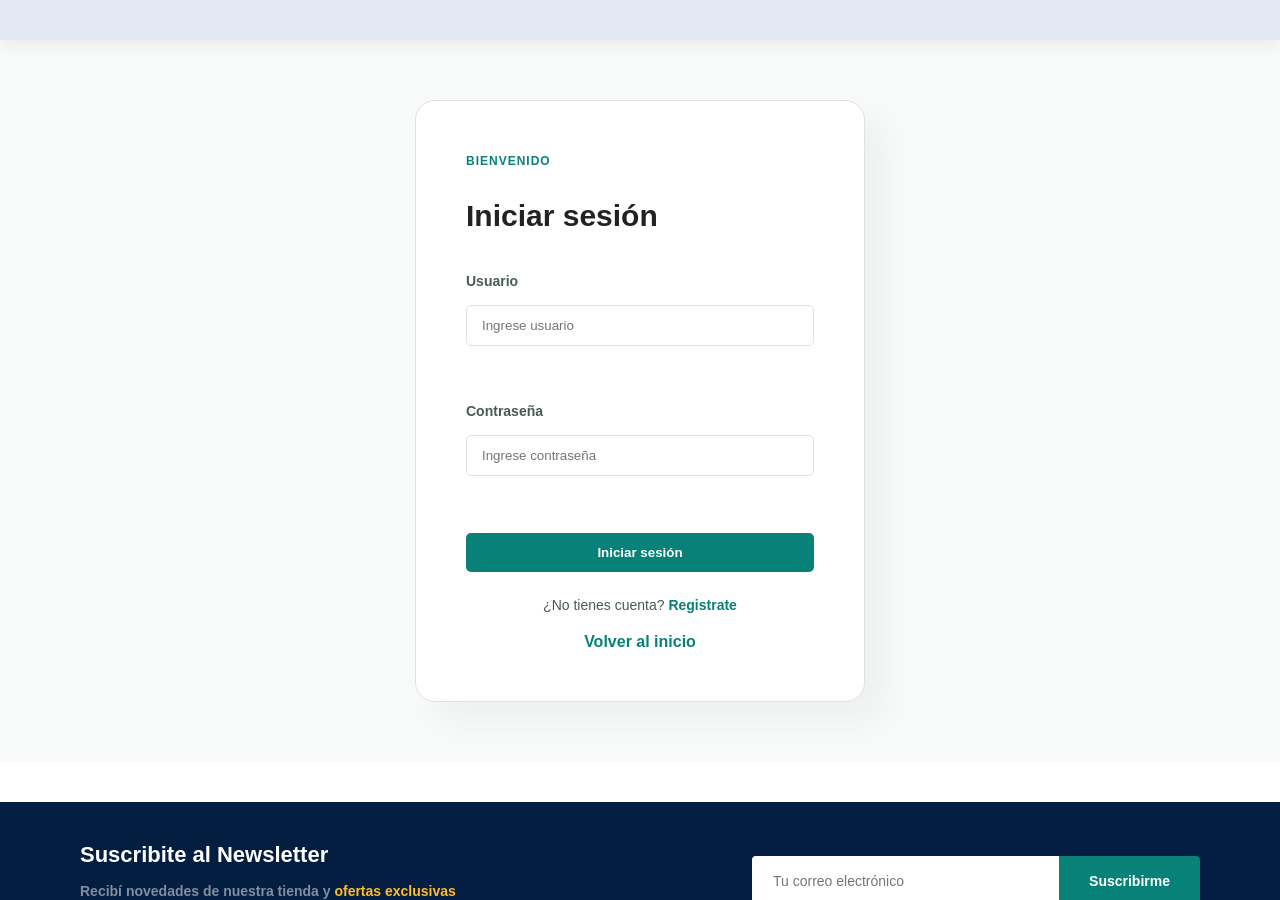
==== commit 4c1ef0b4: "Admin protegido y funcionando. Dashboard muestra 27 productos. Tabla dinámica. Edición completa func" ====
--- a/pages/admin.html
+++ b/pages/admin.html
@@ -8,7 +8,7 @@
     <title>Panel de Administración - Productos Ecológicos</title>
     <link rel="stylesheet" href="https://pro.fontawesome.com/releases/v5.10.0/css/all.css" />
     <link rel="stylesheet" href="../css/style.css">
-    <link rel="stylesheet" href="../css/pages/contacto.css">
+    <link rel="stylesheet" href="../css/pages/admin.css">
 </head>
 
 <body>
@@ -20,9 +20,23 @@
 
     <main class="admin-main">
 
-        <h2>Panel de Administración</h2>
-        <p class="admin-subtitulo">Gestioná los productos de la tienda: crear, editar y eliminar.</p>
-
+        <h2>Centro de Administración</h2>
+        <p class="admin-subtitulo">Administrá productos, categorías y usuarios desde un único lugar..</p>
+        <!-- ==================== DASHBOARD =================== -->
+        <section class="admin-dashboard">
+            <article class="admin-card">
+                <h4>Productos</h4>
+                <span id="totalProductos">0</span>
+            </article>
+            <article class="admin-card">
+                <h4>Categorías</h4>
+                <span id="totalCategorias">0</span>
+            </article>
+            <article class="admin-card">
+                <h4>Usuarios</h4>
+                <span id="totalUsuarios">0</span>
+            </article>
+        </section>
         <!-- ==================== FORMULARIO ==================== -->
         <section class="admin-form-section">
             <h3 id="formTitulo">Nuevo producto</h3>
@@ -38,6 +52,10 @@
                 <div class="campo">
                     <label for="precio">Precio</label>
                     <input type="number" id="precio" min="0" step="0.01" required>
+                </div>
+                <div class="campo">
+                    <label for="stock">Stock</label>
+                    <input type="number" id="stock" min="0" step="1" required >
                 </div>
 
                 <div class="campo">
@@ -75,12 +93,13 @@
                             <th>Nombre</th>
                             <th>Categoría</th>
                             <th>Precio</th>
+                            <th>Stock</th>
                             <th>Acciones</th>
                         </tr>
                     </thead>
                     <tbody id="tablaProductos">
                         <tr>
-                            <td colspan="5" class="admin-cargando">Cargando productos...</td>
+                            <td colspan="6" class="admin-cargando">Cargando productos...</td>
                         </tr>
                     </tbody>
                 </table>
@@ -92,7 +111,31 @@
         <!-- footer.js renderiza el contenido -->
         </footer>
 
-        <!-- TOAST -->
+        <!-- ==================== MODAL DE CONFIRMACIÓN ==================== -->
+        <div id="modal-confirm" class="modal-overlay">
+            <div class="modal-content">
+                <h3 id="modal-title">Confirmar acción</h3>
+
+                <p id="modal-message">
+                    ¿Está seguro?
+                </p>
+
+                <div class="modal-actions">
+                    <button id="modal-no" class="btn-cancel">
+                        Cancelar
+                    </button>
+
+                    <button id="modal-yes" class="btn-ok">
+                        Aceptar
+                    </button>
+                </div>
+            </div>
+        </div>
+        <!-- ==================== SPINNER ==================== -->
+        <div id="spinner" class="spinner-overlay" style="display:none;">
+            <div class="spinner"></div>
+        </div>
+        <!-- ==================== TOAST ==================== -->
         <div id="toast" class="toast-custom">
             <span id="toastMensaje"></span>
             <button id="btnCerrarToast">✕</button>
@@ -105,6 +148,8 @@
          <script type="module" src="../script/components/navbar.js"></script>
          <script type="module" src="../script/components/footer.js"></script>
          <script type="module" src="../script/pages/admin.js"></script>
+         <script type="module" src="../script/components/modalConfirmacion.js"></script>
+         <script type="module" src="../script/components/spinner.js"></script>
          <script type="module" src="../script/components/toast.js"></script>
 </body>
 
--- a/css/pages/admin.css
+++ b/css/pages/admin.css
@@ -0,0 +1,166 @@
+/* ==========================================================
+   PANEL DE ADMINISTRACIÓN
+========================================================== */
+.admin-main{
+    max-width:1200px;
+    margin:auto;
+    padding:40px 30px;
+}
+.admin-main h2{
+    text-align:center;
+    color:#088178;
+    margin-bottom:10px;
+}
+.admin-subtitulo{
+    text-align:center;
+    color:#606063;
+    margin-bottom:40px;
+}
+/* ==========================================================
+   DASHBOARD
+========================================================== */
+.admin-dashboard{
+    display:grid;
+    grid-template-columns:repeat(auto-fit,minmax(220px,1fr));
+    gap:20px;
+    margin-bottom:40px;
+}
+.admin-card{
+    background:#fff;
+    border:1px solid #cce7d0;
+    border-radius:15px;
+    padding:25px;
+    text-align:center;
+    box-shadow:20px 20px 30px rgba(0,0,0,.04);
+    transition:.3s;
+}
+.admin-card:hover{
+    transform:translateY(-4px);
+}
+.admin-card h4{
+    color:#465b52;
+    margin-bottom:15px;
+}
+.admin-card span{
+    font-size:2rem;
+    font-weight:bold;
+    color:#088178;
+}
+/* ==========================================================
+   FORMULARIO
+========================================================== */
+.admin-form-section{
+    background:#fff;
+    border:1px solid #e1e1e1;
+    border-radius:15px;
+    padding:30px;
+    margin-bottom:40px;
+}
+.admin-form{
+    display:grid;
+    grid-template-columns:repeat(2,1fr);
+    gap:20px;
+}
+.campo{
+    display:flex;
+    flex-direction:column;
+}
+.campo-full{
+    grid-column:1/-1;
+}
+.campo label{
+    margin-bottom:8px;
+    font-weight:600;
+}
+.campo input,
+.campo select,
+.campo textarea{
+    padding:12px;
+    border:1px solid #dcdcdc;
+    border-radius:6px;
+    font-size:14px;
+}
+.campo textarea{
+    resize:vertical;
+}
+/* ==========================================================
+   BOTONES
+========================================================== */
+.campo-acciones{
+    grid-column:1/-1;
+    display:flex;
+    gap:15px;
+    margin-top:10px;
+}
+.btn-primario,
+.btn-secundario{
+    padding:12px 22px;
+    border:none;
+    border-radius:6px;
+    cursor:pointer;
+    font-weight:600;
+    transition:.3s;
+}
+.btn-primario{
+    background:#088178;
+    color:white;
+}
+.btn-primario:hover{
+    background:#066f66;
+}
+.btn-secundario{
+    background:#6c757d;
+    color:white;
+}
+.btn-secundario:hover{
+    background:#555;
+}
+/* ==========================================================
+   TABLA
+========================================================== */
+.admin-tabla-section{
+    background:#fff;
+    border:1px solid #e1e1e1;
+    border-radius:15px;
+    padding:30px;
+}
+.admin-tabla-wrapper{
+    overflow:auto;
+}
+.admin-tabla{
+    width:100%;
+    border-collapse:collapse;
+}
+.admin-tabla thead{
+    background:#088178;
+    color:white;
+}
+.admin-tabla th,
+.admin-tabla td{
+    padding:14px;
+    border-bottom:1px solid #ececec;
+    text-align:center;
+}
+.admin-tabla img{
+    width:60px;
+    border-radius:8px;
+}
+.admin-cargando{
+    padding:40px;
+    color:#777;
+}
+
+/* ==========================================================
+   RESPONSIVE
+========================================================== */
+@media(max-width:768px){
+    .admin-form{
+        grid-template-columns:1fr;
+    }
+    .campo-full{
+        grid-column:auto;
+    }
+    .campo-acciones{
+        flex-direction:column;
+    }
+}
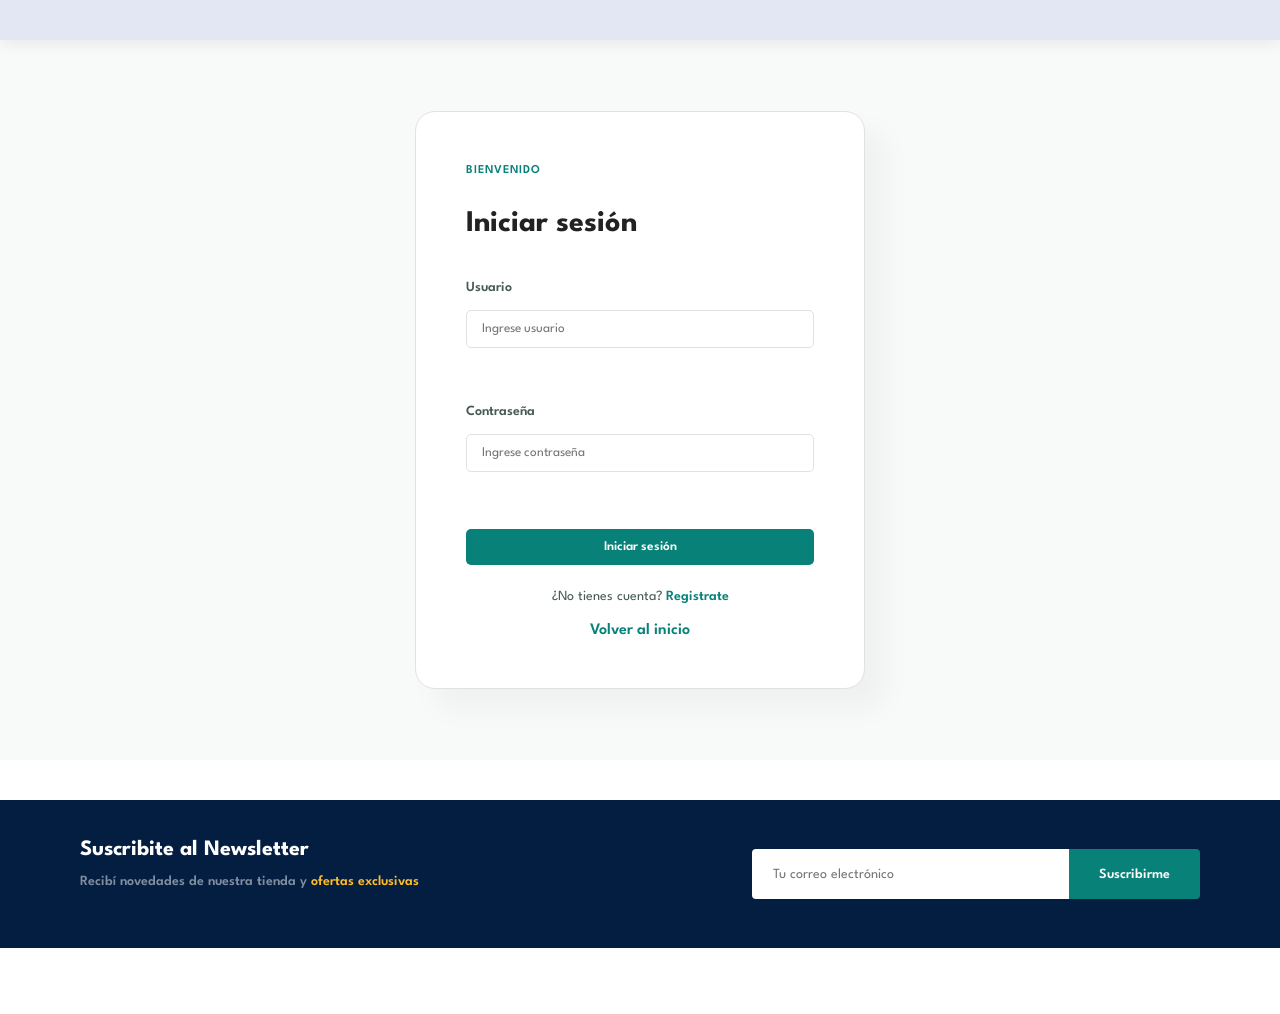
==== commit 2023b257: "hacer modular el panel . dinamico las tarjetas del dashboard y  mostar solo cuando haces clik en las" ====
--- a/pages/admin.html
+++ b/pages/admin.html
@@ -1,136 +1,85 @@
 <!DOCTYPE html>
 <html lang="es">
-
 <head>
     <meta charset="UTF-8">
     <meta http-equiv="X-UA-Compatible" content="IE=edge">
     <meta name="viewport" content="width=device-width, initial-scale=1.0">
     <title>Panel de Administración - Productos Ecológicos</title>
-    <link rel="stylesheet" href="https://pro.fontawesome.com/releases/v5.10.0/css/all.css" />
+    <link rel="stylesheet" href="https://cdnjs.cloudflare.com/ajax/libs/font-awesome/6.5.0/css/all.min.css">
     <link rel="stylesheet" href="../css/style.css">
     <link rel="stylesheet" href="../css/pages/admin.css">
 </head>
-
 <body>
-
     <!-- ==================== HEADER ==================== -->
     <header id="header-principal" class="header">
         <!-- navbar.js renderiza el contenido -->
     </header>
-
     <main class="admin-main">
 
         <h2>Centro de Administración</h2>
         <p class="admin-subtitulo">Administrá productos, categorías y usuarios desde un único lugar..</p>
-        <!-- ==================== DASHBOARD =================== -->
+        <!-- ==================== DASHBOARD ==================== -->
         <section class="admin-dashboard">
-            <article class="admin-card">
+            <!-- PRODUCTOS -->
+            <article id="cardProductos" class="admin-card admin-card-clickable" role="button" tabindex="0">
                 <h4>Productos</h4>
-                <span id="totalProductos">0</span>
+                <span id="totalProductos"> 0 </span>
             </article>
-            <article class="admin-card">
+            <!-- CATEGORÍAS -->
+            <article id="cardCategorias" class="admin-card admin-card-clickable" role="button" tabindex="0">
                 <h4>Categorías</h4>
-                <span id="totalCategorias">0</span>
+                <span id="totalCategorias"> 0 </span>
             </article>
-            <article class="admin-card">
+            <!-- USUARIOS -->
+            <article id="cardUsuarios" class="admin-card admin-card-clickable" role="button" tabindex="0">
                 <h4>Usuarios</h4>
-                <span id="totalUsuarios">0</span>
+                <span id="totalUsuarios"> 0 </span>
             </article>
         </section>
-        <!-- ==================== FORMULARIO ==================== -->
-        <section class="admin-form-section">
-            <h3 id="formTitulo">Nuevo producto</h3>
-
-            <form id="formProducto" class="admin-form">
-                <input type="hidden" id="productoId">
-
-                <div class="campo">
-                    <label for="nombre">Nombre</label>
-                    <input type="text" id="nombre" required>
-                </div>
-
-                <div class="campo">
-                    <label for="precio">Precio</label>
-                    <input type="number" id="precio" min="0" step="0.01" required>
-                </div>
-                <div class="campo">
-                    <label for="stock">Stock</label>
-                    <input type="number" id="stock" min="0" step="1" required >
-                </div>
-
-                <div class="campo">
-                    <label for="categoria">Categoría</label>
-                    <select id="categoria" required></select>
-                </div>
-
-                <div class="campo campo-full">
-                    <label for="imagenUrl">URL de imagen</label>
-                    <input type="text" id="imagenUrl" placeholder="https://..." required>
-                </div>
-
-                <div class="campo campo-full">
-                    <label for="descripcion">Descripción</label>
-                    <textarea id="descripcion" rows="3" required></textarea>
-                </div>
-
-                <div class="campo-acciones">
-                    <button type="submit" id="btnGuardar" class="btn-primario">Crear producto</button>
-                    <button type="button" id="btnCancelarEdicion" class="btn-secundario" style="display:none;">
-                        Cancelar edición
-                    </button>
-                </div>
-            </form>
-        </section>
-
-        <!-- ==================== TABLA DE PRODUCTOS ==================== -->
-        <section class="admin-tabla-section">
-            <h3>Productos existentes</h3>
-            <div class="admin-tabla-wrapper">
-                <table class="admin-tabla">
-                    <thead>
-                        <tr>
-                            <th>Imagen</th>
-                            <th>Nombre</th>
-                            <th>Categoría</th>
-                            <th>Precio</th>
-                            <th>Stock</th>
-                            <th>Acciones</th>
-                        </tr>
-                    </thead>
-                    <tbody id="tablaProductos">
-                        <tr>
-                            <td colspan="6" class="admin-cargando">Cargando productos...</td>
-                        </tr>
-                    </tbody>
-                </table>
+    <!-- ======================================================
+        CONTENIDO DINÁMICO DEL ADMIN
+        Aquí se cargan los módulos:
+        - Productos
+        - Categorías
+        - Usuarios
+        Cada módulo se importa dinámicamente cuando el
+        administrador selecciona una tarjeta del dashboard.
+    ====================================================== -->
+        <section id="adminContenido" class="admin-contenido">
+            <div class="admin-contenido-vacio">
+                <h3>
+                    Seleccioná una sección
+                </h3>
+                <p>
+                    Elegí Productos, Categorías o Usuarios
+                    desde el dashboard.
+                </p>
             </div>
         </section>
-        <!-- ==================== FOOTER ==================== -->
-        <!-- Mismo footer que en index.html -->
-         <footer id="footer-principal" class="section-p1">
-        <!-- footer.js renderiza el contenido -->
-        </footer>
-
-        <!-- ==================== MODAL DE CONFIRMACIÓN ==================== -->
-        <div id="modal-confirm" class="modal-overlay">
-            <div class="modal-content">
-                <h3 id="modal-title">Confirmar acción</h3>
-
+        <!-- ======================================================
+            MODAL DE CONFIRMACIÓN
+            Se reutiliza para acciones importantes del panel admin.
+        ====================================================== -->
+        <aside id="modal-confirm" class="modal-confirm hidden" aria-hidden="true">
+            <section class="modal-confirm-content" role="dialog" aria-modal="true" aria-labelledby="modal-message">
                 <p id="modal-message">
-                    ¿Está seguro?
+                    ¿Confirmar acción?
                 </p>
-
                 <div class="modal-actions">
-                    <button id="modal-no" class="btn-cancel">
+                    <button id="modal-no" type="button" class="btn-cancel">
                         Cancelar
                     </button>
-
-                    <button id="modal-yes" class="btn-ok">
+                    <button id="modal-yes" type="button" class="btn-ok">
                         Aceptar
                     </button>
                 </div>
-            </div>
-        </div>
+            </section>
+        </aside>
+        <!-- ==================== FOOTER ==================== -->
+        <!-- Mismo footer que en index.html -->
+        <footer id="footer-principal" class="section-p1">
+            <!-- footer.js renderiza el contenido -->
+        </footer>
         <!-- ==================== SPINNER ==================== -->
         <div id="spinner" class="spinner-overlay" style="display:none;">
             <div class="spinner"></div>
@@ -140,17 +89,16 @@
             <span id="toastMensaje"></span>
             <button id="btnCerrarToast">✕</button>
         </div>
-
     </main>
 
     <!-- toast.js es un script clásico (no módulo): tiene que cargar
          ANTES que admin.js para que mostrarToast ya exista -->
-         <script type="module" src="../script/components/navbar.js"></script>
-         <script type="module" src="../script/components/footer.js"></script>
-         <script type="module" src="../script/pages/admin.js"></script>
-         <script type="module" src="../script/components/modalConfirmacion.js"></script>
-         <script type="module" src="../script/components/spinner.js"></script>
-         <script type="module" src="../script/components/toast.js"></script>
+    <script type="module" src="../script/components/navbar.js"></script>
+    <script type="module" src="../script/components/footer.js"></script>
+    <script type="module" src="../script/components/modalConfirmacion.js"></script>
+    <script type="module" src="../script/components/toast.js"></script>
+    <script type="module" src="../script/components/spinner.js"></script>
+    <script type="module" src="../script/pages/admin.js"></script>
 </body>
 
 </html>
--- a/css/style.css
+++ b/css/style.css
@@ -729,46 +729,83 @@
     }
 }
 /* ============================================================
-    MODAL DE CONFIRMACIÓN
-   ============================================================ */
-   .modal-confirm {
+   MODAL DE CONFIRMACIÓN
+============================================================ */
+.modal-confirm {
     position: fixed;
-    top: 0;
-    left: 0;
+    inset: 0;
     width: 100%;
     height: 100%;
-    background: rgba(0,0,0,0.6);
+    background: rgba(0, 0, 0, 0.6);
     display: flex;
     justify-content: center;
     align-items: center;
     z-index: 9999;
 }
-.modal-box {
-    background: white;
-    padding: 20px;
-    border-radius: 10px;
-    width: 300px;
+/* Caja del modal */
+.modal-confirm-content {
+    background: #ffffff;
+    width: min(90%, 400px);
+    padding: 30px;
+    border-radius: 12px;
     text-align: center;
-}
+    box-shadow: 0 10px 30px rgba(0, 0, 0, 0.2);
+    animation: aparecerModal 0.2s ease;
+}
+/* Mensaje */
+#modal-message {
+    margin: 0;
+    color: #222;
+    font-size: 18px;
+    line-height: 1.5;
+}
+/* Botones */
 .modal-actions {
     display: flex;
-    justify-content: space-between;
-    margin-top: 20px;
-}
-.hidden {
+    justify-content: center;
+    gap: 15px;
+    margin-top: 25px;
+}
+.btn-ok,
+.btn-cancel {
+    border: none;
+    border-radius: 6px;
+    padding: 10px 20px;
+    font-size: 14px;
+    font-weight: 600;
+    cursor: pointer;
+    transition: 0.2s ease;
+}
+/* Botón aceptar */
+.btn-ok {
+    background: #088178;
+    color: white;
+}
+.btn-ok:hover {
+    background: #066f66;
+}
+/* Botón cancelar */
+.btn-cancel {
+    background: #e1e1e1;
+    color: #222;
+}
+.btn-cancel:hover {
+    background: #cfcfcf;
+}
+/* Modal oculto */
+.modal-confirm.hidden {
     display: none;
 }
-.btn-ok {
-    background: green;
-    color: white;
-    border: none;
-    padding: 8px 12px;
-}
-.btn-cancel {
-    background: red;
-    color: white;
-    border: none;
-    padding: 8px 12px;
+/* Animación */
+@keyframes aparecerModal {
+    from {
+        opacity: 0;
+        transform: scale(0.95);
+    }
+    to {
+        opacity: 1;
+        transform: scale(1);
+    }
 }
 /* ============================================================
     ESTILO DEL BADGE DEL CARRITO
--- a/css/pages/admin.css
+++ b/css/pages/admin.css
@@ -163,4 +163,164 @@
     .campo-acciones{
         flex-direction:column;
     }
+}
+
+/* ============================================================
+   BOTONES DE ACCIONES DE LA TABLA
+============================================================ */
+
+.admin-tabla td:last-child {
+    display: flex;
+    align-items: center;
+    justify-content: center;
+    gap: 10px;
+}
+
+/* Estilo base */
+/* .btn-editar,
+.btn-eliminar {
+    border: none;
+    border-radius: 6px;
+
+    padding: 8px 12px;
+
+    font-size: 13px;
+    font-weight: 600;
+
+    cursor: pointer;
+
+    white-space: nowrap;
+
+    transition: 
+        transform 0.2s ease,
+        opacity 0.2s ease;
+}
+
+.btn-editar {
+    background-color: #088178;
+    color: #ffffff;
+}
+
+.btn-eliminar {
+    background-color: #dc3545;
+    color: #ffffff;
+}
+
+.btn-editar:hover,
+.btn-eliminar:hover {
+    transform: translateY(-1px);
+    opacity: 0.9;
+} */
+/* ============================================================
+   BOTONES DE ACCIONES
+============================================================ */
+.btn-editar,
+.btn-eliminar {
+    width: 38px;
+    height: 38px;
+    border: none;
+    border-radius: 6px;
+    display: inline-flex;
+    align-items: center;
+    justify-content: center;
+    cursor: pointer;
+    font-size: 16px;
+    transition: transform 0.2s ease,
+                opacity 0.2s ease;
+}
+.btn-editar {
+    background-color: #088178;
+    color: #ffffff;
+}
+.btn-eliminar {
+    background-color: #dc3545;
+    color: #ffffff;
+}
+.btn-editar:hover,
+.btn-eliminar:hover {
+    transform: translateY(-2px);
+    opacity: 0.9;
+}
+.admin-tabla {
+    width: 100%;
+    border-collapse: collapse;
+}
+.admin-tabla th,
+.admin-tabla td {
+    padding: 14px;
+    text-align: left;
+    vertical-align: middle;
+}
+.admin-tabla th:last-child,
+.admin-tabla td:last-child {
+    min-width: 180px;
+}
+.admin-tabla-wrapper {
+    width: 100%;
+    overflow-x: auto;
+}
+/* ============================================================
+   VALIDACIONES DEL FORMULARIO ADMIN
+============================================================ */
+.texto-error {
+    display: block;
+    min-height: 18px;
+    margin-top: 5px;
+    color: #dc3545;
+    font-size: 12px;
+    font-weight: 500;
+}
+.input-error {
+    border: 1px solid #dc3545 !important;
+}
+.input-success {
+    border: 1px solid #088178 !important;
+}
+/* ============================================================
+   GESTIÓN DE CATEGORÍAS
+   ============================================================ */
+.admin-categorias-section {
+    margin-top: 60px;
+    padding-top: 40px;
+    border-top: 1px solid #d9e5da;
+}
+.admin-seccion-header {
+    margin-bottom: 25px;
+}
+.admin-seccion-header h3 {
+    margin-bottom: 8px;
+}
+.admin-seccion-header p {
+    margin: 0;
+    color: #666;
+}
+/* ------------------------------------------------------------
+   Formulario de categorías
+   ------------------------------------------------------------ */
+.categoria-form-section {
+    margin-bottom: 40px;
+    padding: 25px;
+    border-radius: 10px;
+}
+.categoria-form-section h4 {
+    margin-bottom: 20px;
+}
+.categoria-form {
+    display: grid;
+    grid-template-columns: repeat(2, 1fr);
+    gap: 18px;
+}
+.categoria-form .campo-full {
+    grid-column: 1 / -1;
+}
+.categoria-form .campo-acciones {
+    grid-column: 1 / -1;
+}
+/* ------------------------------------------------------------
+   Responsive
+   ------------------------------------------------------------ */
+@media (max-width: 768px) {
+    .categoria-form {
+        grid-template-columns: 1fr;
+    }
 }
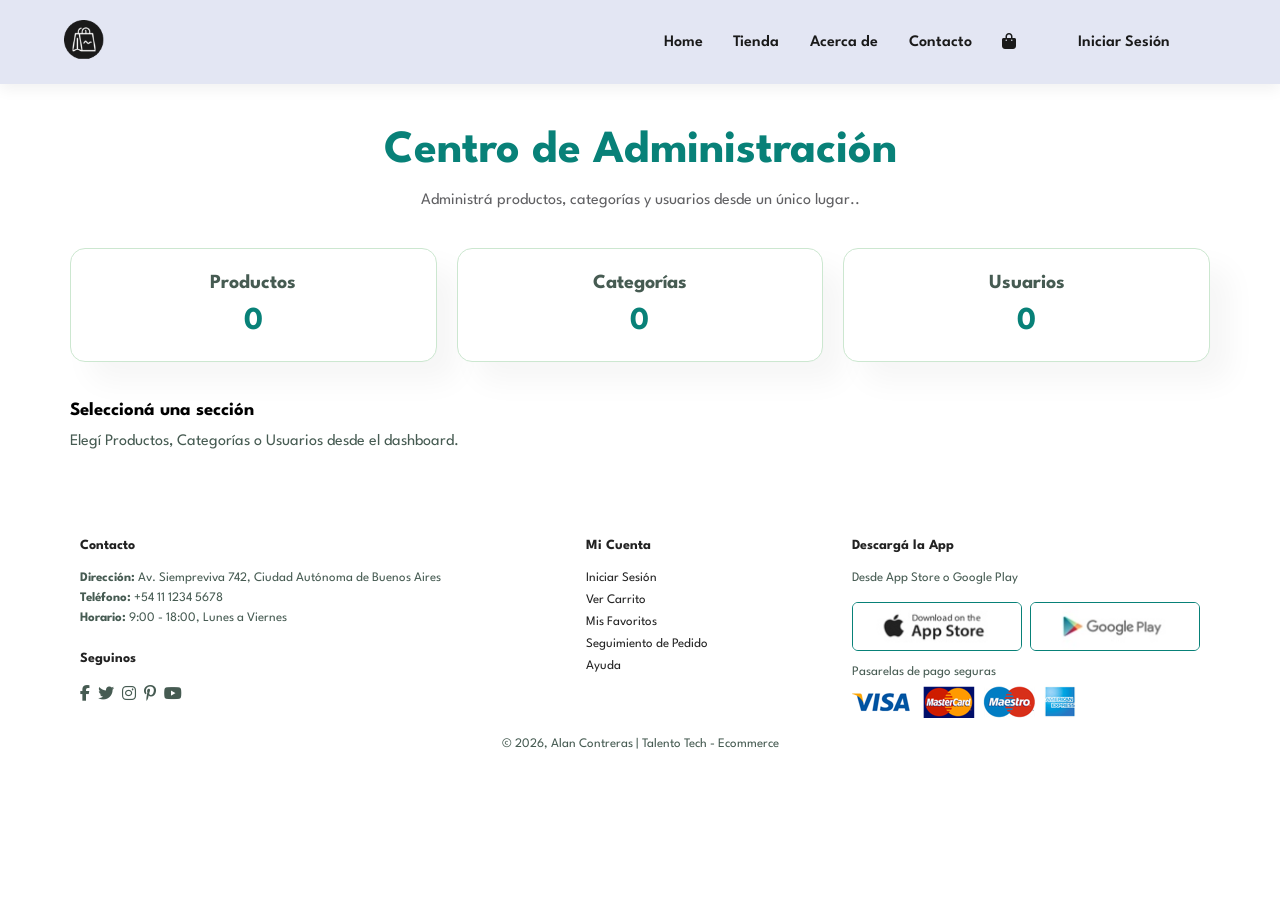
==== commit c1308c18: "eliminar estilos de newsletter y corregir referencias en HTML" ====
--- a/pages/admin.html
+++ b/pages/admin.html
@@ -1,5 +1,6 @@
 <!DOCTYPE html>
 <html lang="es">
+
 <head>
     <meta charset="UTF-8">
     <meta http-equiv="X-UA-Compatible" content="IE=edge">
@@ -9,6 +10,7 @@
     <link rel="stylesheet" href="../css/style.css">
     <link rel="stylesheet" href="../css/pages/admin.css">
 </head>
+
 <body>
     <!-- ==================== HEADER ==================== -->
     <header id="header-principal" class="header">
@@ -36,7 +38,7 @@
                 <span id="totalUsuarios"> 0 </span>
             </article>
         </section>
-    <!-- ======================================================
+        <!-- ======================================================
         CONTENIDO DINÁMICO DEL ADMIN
         Aquí se cargan los módulos:
         - Productos
@@ -74,8 +76,14 @@
                     </button>
                 </div>
             </section>
+            <!-- ==================== TOAST ==================== -->
+            <div id="toast" class="toast-custom">
+                <span id="toastMensaje"></span>
+                <button id="btnCerrarToast">✕</button>
+            </div>
         </aside>
-        <!-- ==================== FOOTER ==================== -->
+    </main>
+    <!-- ==================== FOOTER ==================== -->
         <!-- Mismo footer que en index.html -->
         <footer id="footer-principal" class="section-p1">
             <!-- footer.js renderiza el contenido -->
@@ -84,12 +92,6 @@
         <div id="spinner" class="spinner-overlay" style="display:none;">
             <div class="spinner"></div>
         </div>
-        <!-- ==================== TOAST ==================== -->
-        <div id="toast" class="toast-custom">
-            <span id="toastMensaje"></span>
-            <button id="btnCerrarToast">✕</button>
-        </div>
-    </main>
 
     <!-- toast.js es un script clásico (no módulo): tiene que cargar
          ANTES que admin.js para que mostrarToast ya exista -->
--- a/css/style.css
+++ b/css/style.css
@@ -44,27 +44,32 @@
 }
 /* Clases utilitarias de espaciado reutilizadas en varias secciones */
 .section-p1 {
-    padding: 40px 80px;
+    padding: 30px 80px;
 }
 .section-m1 {
-    margin: 40px 0;
+    margin: 5px 0;
 }
 /* ============================================================
    HEADER Y NAVEGACIÓN
    Barra superior fija con logo y menú
-   ============================================================ */
+/* ============================================================
+   HEADER Y NAVEGACIÓN
+   ============================================================ */
+
 .header {
     display: flex;
     align-items: center;
     justify-content: space-between;
-    padding: 20px 80px;
+    /* Se adapta progresivamente al ancho disponible */
+    padding: clamp(0.9rem, 2vw, 1.25rem)
+             clamp(1rem, 5vw, 5rem);
     background-color: #E3E6f3;
-    box-shadow: 0 5px 15px rgba(0, 0, 0, 0.06);
-    /* El header queda fijo en la parte superior al hacer scroll */
-    z-index: 999;
+    box-shadow:
+        0 0.3rem 0.9rem rgba(0, 0, 0, 0.06);
     position: sticky;
     top: 0;
     left: 0;
+    z-index: 999;
 }
 /* Lista de navegación horizontal */
 .navbar {
@@ -72,17 +77,23 @@
     align-items: center;
     justify-content: center;
 }
+
 .navbar li {
     list-style: none;
-    padding: 0 20px;
-}
+    padding: 0 clamp(0.6rem, 1.2vw, 1.25rem);
+}
+
 .navbar a {
     text-decoration: none;
-    font-size: 16px;
+
+    font-size: 1rem;
     font-weight: 600;
+
     color: #1a1a1a;
-    transition: 0.3s ease;
-}
+
+    transition: color 0.3s ease;
+}
+
 .navbar a:hover {
     color: #088178;
 }
@@ -95,100 +106,39 @@
 .close {
     display: none;
 }
-/* toast */
-.toast-custom {
-    position: fixed;
-    bottom: 24px;
-    right: 24px;
-    background-color: #088178;
-    color: #fff;
-    padding: 14px 20px;
-    border-radius: 8px;
-    font-family: "Spartan", sans-serif;
-    font-size: 14px;
-    font-weight: 600;
-    display: flex;
-    align-items: center;
-    gap: 16px;
-    box-shadow: 0 4px 12px rgba(0,0,0,0.15);
-    z-index: 9999;
-    opacity: 0;
-    pointer-events: none;
-    transition: opacity 0.3s ease;
-}
-.toast-custom.mostrar {
-    opacity: 1;
-    pointer-events: all;
-}
-.toast-custom button {
-    background: none;
-    border: none;
-    color: #fff;
-    font-size: 16px;
-    cursor: pointer;
-    line-height: 1;
-    padding: 0;
-}
-/* Modal */
-.modal-overlay {
-    position: fixed;
-    inset: 0;
-    background-color: rgba(0, 0, 0, 0.5);
-    display: flex;
-    align-items: center;
-    justify-content: center;
-    z-index: 9999;
-    opacity: 0;
-    pointer-events: none;
-    transition: opacity 0.3s ease;
-}
-.modal-overlay.visible {
-    opacity: 1;
-    pointer-events: all;
-}
-.modal-custom {
-    background: #fff;
-    border-radius: 16px;
-    padding: 30px;
-    max-width: 480px;
-    width: 90%;
-    text-align: center;
+
+/* ============================================================
+   ICONO DEL CARRITO
+   Mantiene el mismo estilo visual del navbar
+   ============================================================ */
+.cart-link {
     position: relative;
-}
-.modal-custom img {
-    height: 200px;
-    object-fit: contain;
-    margin-bottom: 16px;
-}
-.modal-custom h5 {
-    font-size: 16px;
-    font-weight: 700;
+    display: inline-flex;
+    align-items: center;
+
     color: #1a1a1a;
-    margin-bottom: 10px;
-}
-.modal-custom p {
-    font-size: 13px;
-    color: #465b52;
-    line-height: 1.6;
-    margin-bottom: 16px;
-}
-.modal-custom h4 {
-    font-size: 20px;
-    font-weight: 700;
+    text-decoration: none;
+}
+
+/* Icono del carrito */
+.cart-link i {
+    color: #1a1a1a;
+    font-size: 1rem;
+    transition: color 0.3s ease;
+}
+
+/* Hover */
+.cart-link:hover,
+.cart-link:hover i {
     color: #088178;
 }
-.modal-cerrar {
-    position: absolute;
-    top: 14px;
-    right: 16px;
-    background: none;
-    border: none;
-    font-size: 18px;
-    cursor: pointer;
-    color: #222;
-}
-/* Responsive: menú deslizante desde la derecha en pantallas pequeñas */
+/* ============================================================
+   RESPONSIVE - MENÚ MOBILE
+   ============================================================ */
 @media (max-width: 799px) {
+    /* --------------------------------------------
+       Menú lateral
+       -------------------------------------------- */
     .navbar {
         display: flex;
         flex-direction: column;
@@ -196,37 +146,96 @@
         justify-content: flex-start;
         position: fixed;
         top: 0;
-        right: -300px;
+        right: 0;
+
+        /*
+         * El menú ocupa como máximo 20rem,
+         * pero nunca más del 85% de la pantalla.
+         */
+        width: min(20rem, 85vw);
         height: 100vh;
-        width: 300px;
         background-color: #e3e6f3;
-        box-shadow: 0 40px 60px rgba(0, 0, 0, 0.1);
-        padding: 80px 0 0 10px;
-        transition: 0.3s;
-    }
+        box-shadow:-0.5rem 0 2rem rgba(0, 0, 0, 0.1);
+        padding: 5rem 1rem 1.5rem;
+        /*
+         * En lugar de right:-300px utilizamos
+         * transform para desplazar el menú.
+         */
+        transform: translateX(100%);
+        transition: transform 0.3s ease;
+        z-index: 1000;
+    }
+    /* --------------------------------------------
+       Menú abierto
+       -------------------------------------------- */
+    .navbar.active {
+        transform: translateX(0);
+    }
+    /* --------------------------------------------
+       Elementos del menú
+       -------------------------------------------- */
     .navbar li {
-        margin-bottom: 25px;
-    }
+        width: 100%;
+        margin-bottom: 1.25rem;
+        padding: 0;
+    }
+    .navbar li a {
+        font-size: 1rem;
+    }
+    /* --------------------------------------------
+       Carrito dentro del menú
+       -------------------------------------------- */
+    .navbar .cart-link {
+        width: auto;
+    }
+   @media (max-width: 799px) {
+    .mobile .cart-link {
+        color: #1a1a1a;
+        text-decoration: none;
+    }
+    .mobile .cart-link i {
+        color: #1a1a1a;
+        font-size: 1.25rem;
+    }
+    .mobile .cart-link:hover i {
+        color: #088178;
+    }
+}
+    /* --------------------------------------------
+       Botón hamburguesa
+       -------------------------------------------- */
     .mobile {
         display: flex;
         align-items: center;
-    }
-    .mobile i {
+        gap: 1.25rem;
+    }
+    .mobile > i {
         color: #1a1a1a;
-        font-size: 24px;
-        padding-left: 20px;
-    }
-    /* Clase que se agrega con JS para mostrar el menú */
-    .active {
-        right: 0px;
-    }
+        font-size: 1.5rem;
+        cursor: pointer;
+    }
+    /* --------------------------------------------
+       Carrito mobile
+       -------------------------------------------- */
+    .mobile .cart-link {
+        position: relative;
+        display: inline-flex;
+        align-items: center;
+        justify-content: center;
+    }
+    .mobile .cart-link i {
+        font-size: 1.35rem;
+    }
+    /* --------------------------------------------
+       Botón cerrar
+       -------------------------------------------- */
     .close {
         display: initial;
         position: absolute;
-        top: 30px;
-        left: 30px;
+        top: 1.5rem;
+        left: 1.5rem;
         color: #222;
-        font-size: 24px;
+        font-size: 1.5rem;
     }
 }
 /* ============================================================
@@ -321,252 +330,7 @@
     .hero .hero-content p { font-size: 0.8rem; margin-bottom: 15px; }
     .hero .hero-content button { padding: 10px 20px; font-size: 0.9rem; }
 }
-/* ============================================================
-   SECCIÓN PRODUCTOS
-   Grilla de cards con imagen, descripción y precio
-   Usa Flexbox para distribuir los productos
-   ============================================================ */
-.section-productos {
-    text-align: center;
-}
-/* Contenedor Flexbox de las cards */
-.section-productos .productos-container {
-    display: flex;
-    justify-content: space-between;
-    padding-top: 20px;
-    flex-wrap: wrap;
-}
-/* Card individual de producto */
-.section-productos .productos-container .producto {
-    width: 23%;
-    min-width: 250px;
-    margin: 15px 0;
-    padding: 10px 12px;
-    border-radius: 20px;
-    border: 1px solid #cce7d0;
-    cursor: pointer;
-    box-shadow: 20px 20px 30px rgba(0, 0, 0, 0.02);
-    transition: 0.8s ease;
-    position: relative;
-    display: flex;
-    flex-direction: column;
-}
-.section-productos .productos-container .producto img {
-    width: 100%;
-    border-radius: 20px;
-    height: 250px;
-    object-fit: contain;
-    display: block;
-}
-/* Descripción dentro de la card */
-.section-productos .productos-container .producto .producto-descripcion {
-    text-align: start;
-    padding: 10px 0;
-    min-height: 80px;
-    display: flex;
-    flex-direction: column;
-    justify-content: flex-start;
-    flex-grow: 1;
-}
-.section-productos .productos-container .producto .producto-descripcion span {
-    color: #606063;
-    font-size: 12px;
-}
-.section-productos .productos-container .producto .producto-descripcion h5 {
-    padding-top: 7px;
-    color: #1a1a1a;
-    font-size: 16px;
-}
-/* Precio del producto */
-.section-productos .productos-container .producto .producto-descripcion h4 {
-    padding-top: 7px;
-    font-size: 18px;
-    font-weight: 700;
-    color: #088178;
-    margin-top: auto;
-}
-/* Efecto hover en la card */
-.section-productos .productos-container .producto:hover {
-    box-shadow: 20px 20px 30px rgba(0, 0, 0, 0.15);
-}
-/* Botón agregar al carrito */
-.section-productos .productos-container .producto .carrito {
-    display: flex;
-    align-items: center;
-    justify-content: center;
-    gap: 8px;
-    width: 100%;
-    padding: 10px 0;
-    margin-top: 12px;
-    border-radius: 8px;
-    background-color: #088178;
-    color: #fff;
-    font-size: 13px;
-    font-weight: 600;
-    text-decoration: none;
-    letter-spacing: 0.5px;
-    transition: background-color 0.3s ease;
-}
-.section-productos .productos-container .producto .carrito:hover {
-    background-color: #066f66;
-}
-/* Responsive Productos */
-@media (max-width: 1200px) {
-    .section-productos .productos-container { justify-content: space-around; }
-    .section-productos .productos-container .producto { margin: 15px 10px; }
-}
-@media (max-width: 992px) {
-    .section-productos h2 { font-size: 1.8rem; }
-    .section-productos p { font-size: 0.9rem; }
-    .section-productos .productos-container .producto { width: 30%; min-width: 220px; }
-}
-@media (max-width: 768px) {
-    .section-productos .productos-container .producto { width: 45%; min-width: 200px; }
-    .section-productos .productos-container { justify-content: space-between; }
-}
-@media (max-width: 576px) {
-    .section-productos { padding: 20px 10px; }
-    .section-productos h2 { font-size: 1.5rem; }
-    .section-productos .productos-container .producto { width: 100%; min-width: unset; margin: 10px 0; }
-    .section-productos .productos-container .producto .producto-descripcion h5 { font-size: 13px; }
-}
-/* ===========================================================
-   BANNER
-   Sección con imagen de fondo y texto promocional
-   ============================================================ */
-.banner {
-    width: 100%;
-    height: 40vh;
-    background-image: url(../img/banner/b19.jpg);
-    background-repeat: no-repeat;
-    background-size: cover;
-    background-position: center;
-    display: flex;
-    flex-direction: column;
-    justify-content: center;
-    align-items: center;
-    text-align: center;
-}
-.banner h4 {
-    color: #fff;
-    font-size: 16px;
-}
-.banner h2 {
-    color: #fff;
-    font-size: 30px;
-    padding: 10px 0;
-}
-.banner span {
-    color: #ef3636;
-}
-.banner button {
-    font-size: 14px;
-    font-weight: 600;
-    padding: 15px 30px;
-    color: #000;
-    background-color: #fff;
-    border-radius: 4px;
-    cursor: pointer;
-    border: none;
-    outline: none;
-    transition: 0.2s;
-}
-.banner button:hover {
-    background: #088178;
-    color: #fff;
-}
-/* Responsive Banner */
-@media (max-width: 1200px) {
-    .banner { padding: 0 60px; }
-    .banner h2 { font-size: 28px; }
-}
-@media (max-width: 992px) {
-    .banner { height: 35vh; }
-    .banner h2 { font-size: 26px; }
-}
-@media (max-width: 768px) {
-    .banner { height: 30vh; padding: 0 20px; }
-    .banner h4 { font-size: 14px; }
-    .banner h2 { font-size: 22px; }
-    .banner button { padding: 12px 20px; }
-}
-@media (max-width: 576px) {
-    .banner { height: 25vh; }
-    .banner h4 { font-size: 12px; }
-    .banner h2 { font-size: 18px; }
-    .banner button { padding: 10px 15px; font-size: 12px; }
-}
-/* ============================================================
-   NEWSLETTER
-   Sección de suscripción con fondo oscuro e input de email
-   ============================================================ */
-.newsletter {
-    display: flex;
-    justify-content: space-between;
-    flex-wrap: wrap;
-    align-items: center;
-    background-repeat: no-repeat;
-    background-position: 20% 30%;
-    background-color: #041e42;
-}
-.newsletter h4 {
-    font-size: 22px;
-    font-weight: 700;
-    color: #fff;
-}
-.newsletter p {
-    font-size: 14px;
-    font-weight: 600;
-    color: #818ea0;
-}
-.newsletter p span {
-    color: #ffbd27;
-}
-/* Formulario de suscripción */
-.newsletter .form {
-    display: flex;
-    width: 40%;
-}
-.newsletter .form input {
-    height: 3.125rem;
-    padding: 0 1.25rem;
-    font-size: 14px;
-    width: 100%;
-    border: 1px solid transparent;
-    border-radius: 4px 0 0 4px;
-    outline: none;
-}
-.newsletter .form button {
-    font-size: 14px;
-    font-weight: 600;
-    padding: 15px 30px;
-    color: #fff;
-    background-color: #088178;
-    white-space: nowrap;
-    border-radius: 0 4px 4px 0;
-    cursor: pointer;
-    border: none;
-    outline: none;
-    transition: 0.2s;
-}
-/* Responsive Newsletter */
-@media (max-width: 1200px) {
-    .newsletter { padding: 40px 60px; }
-    .newsletter .form { width: 45%; }
-}
-@media (max-width: 992px) {
-    .newsletter .form { width: 80%; }
-}
-@media (max-width: 768px) {
-    .newsletter { flex-direction: column; align-items: flex-start; }
-    .newsletter .newstext { margin-bottom: 20px; width: 100%; }
-}
-@media (max-width: 576px) {
-    .newsletter { padding: 20px 10px; }
-    .newsletter h4 { font-size: 18px; }
-    .newsletter .form { width: 100%; }
-    .newsletter .form button { padding: 12px 15px; }
-}
+
 /* ============================================================
    FOOTER
    Pie de página con columnas de información
@@ -604,11 +368,24 @@
     padding-right: 4px;
     cursor: pointer;
 }
-/* Imágenes de tiendas de apps */
+/* ============================================================
+   IMÁGENES DE TIENDAS DE APPS
+   ============================================================ */
+
+footer .install .row {
+    display: flex;
+    align-items: center;
+    gap: 8px;
+}
+
 footer .install .row img {
+    width: 170px;
+    height: auto;
+    max-width: 100%;
     margin: 10px 0 15px 0;
     border: 1px solid #088178;
     border-radius: 6px;
+    object-fit: contain;
 }
 footer .follow i:hover,
 footer a:hover {
@@ -635,7 +412,15 @@
     footer { flex-direction: column; }
     footer .col { width: 100%; margin-bottom: 30px; }
     footer .copyright { margin-top: 10px; font-size: 13px; }
-}
+    footer .install .row {
+        flex-wrap: wrap;
+    }
+
+    footer .install .row img {
+        width: 150px;
+    }
+}
+
 /* ============================================================
    SECCIÓN RESEÑAS
    Opiniones de clientes usando CSS Grid de 3 columnas
@@ -810,15 +595,33 @@
 /* ============================================================
     ESTILO DEL BADGE DEL CARRITO
    ============================================================ */
-   .cart-badge {
+.cart-badge {
     position: absolute;
-    background: red;
+    top: -0.55rem;
+    right: -0.65rem;
+    min-width: 1.2rem;
+    height: 1.2rem;
+    padding: 0.1rem 0.3rem;
+    display: inline-flex;
+    align-items: center;
+    justify-content: center;
+    background-color: red;
     color: white;
     border-radius: 50%;
-    padding: 2px 6px;
-    font-size: 12px;
-    min-width: 18px;
+    font-size: 0.7rem;
+    font-weight: 700;
+    line-height: 1;
     text-align: center;
+    box-sizing: border-box;
+}
+/* ============================================================
+   ENLACES DEL CARRITO
+   El enlace funciona como referencia para el badge
+   ============================================================ */
+.cart-link {
+    position: relative;
+    display: inline-flex;
+    align-items: center;
 }
 /* ============================================================
     ANIMACIÓN DEL BADGE DEL CARRITO
@@ -845,7 +648,7 @@
    Estilo compartido de autenticación
 ============================================================ */
 .auth-container {
-    min-height: calc(100vh - 100px);
+    min-height: calc(10vh - 100px);
     display: flex;
     justify-content: center;
     align-items: center;
@@ -921,13 +724,13 @@
     margin-bottom:18px;
 }
 .campo-control label{
-    margin-bottom:6px;
+    margin-bottom:3px;
     font-weight:600;
 }
 .error-text{
     display:block;
     min-height:18px;
-    margin-top:4px;
+    /* margin-top:4px; */
     color:#dc3545;
     font-size:.85rem;
     font-weight:500;
--- a/css/pages/admin.css
+++ b/css/pages/admin.css
@@ -176,41 +176,6 @@
     gap: 10px;
 }
 
-/* Estilo base */
-/* .btn-editar,
-.btn-eliminar {
-    border: none;
-    border-radius: 6px;
-
-    padding: 8px 12px;
-
-    font-size: 13px;
-    font-weight: 600;
-
-    cursor: pointer;
-
-    white-space: nowrap;
-
-    transition: 
-        transform 0.2s ease,
-        opacity 0.2s ease;
-}
-
-.btn-editar {
-    background-color: #088178;
-    color: #ffffff;
-}
-
-.btn-eliminar {
-    background-color: #dc3545;
-    color: #ffffff;
-}
-
-.btn-editar:hover,
-.btn-eliminar:hover {
-    transform: translateY(-1px);
-    opacity: 0.9;
-} */
 /* ============================================================
    BOTONES DE ACCIONES
 ============================================================ */
